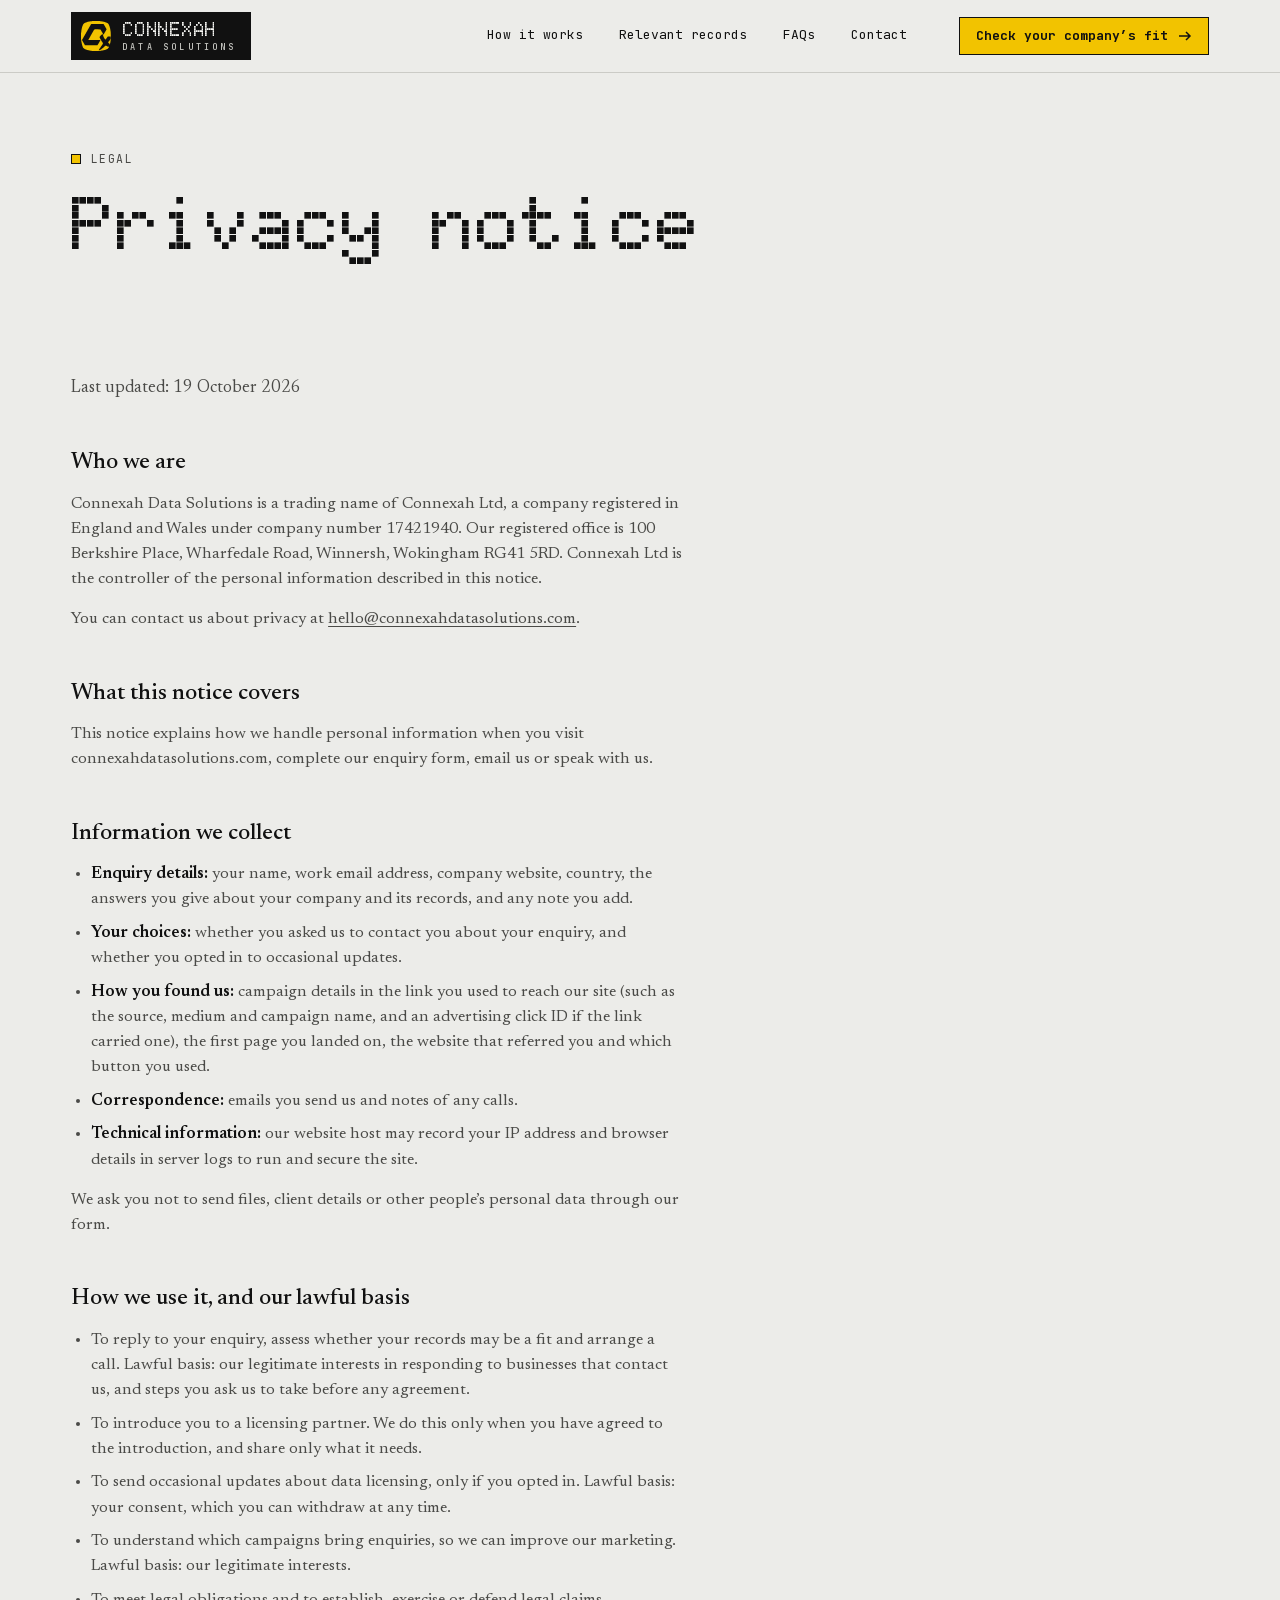
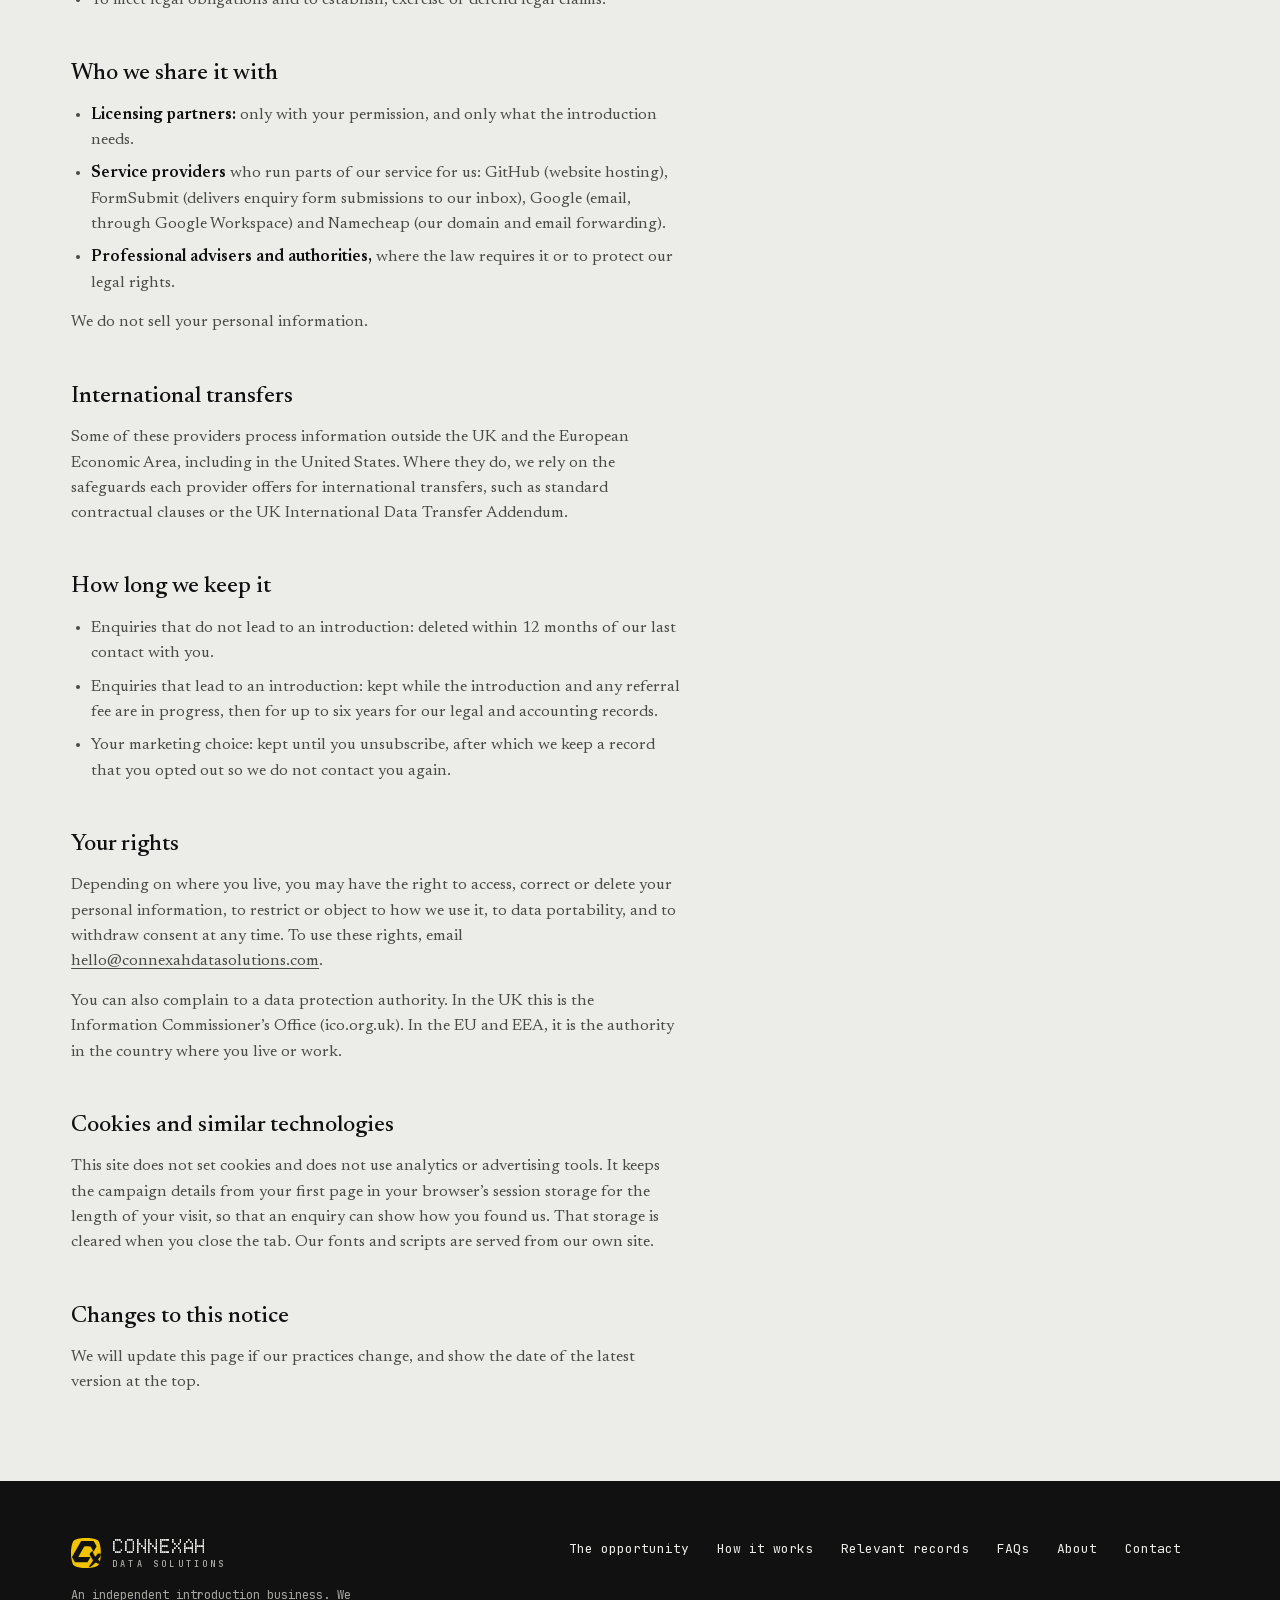
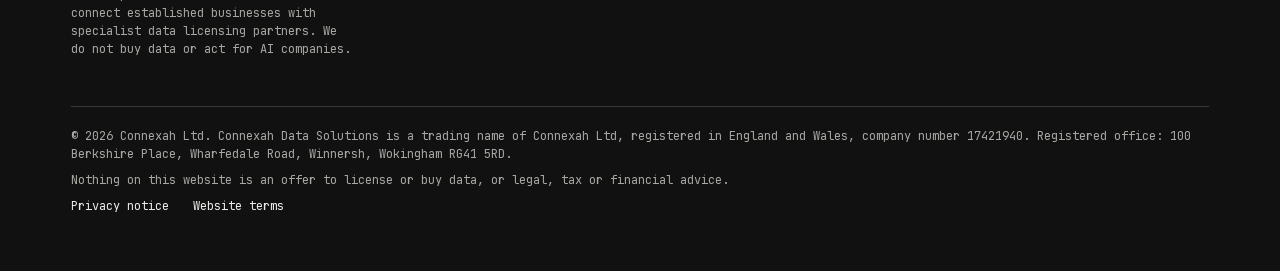
==== privacy/index.html @ 015b135a "Launch connexahdatasolutions.com (Direction B)" ====
<!doctype html>
<html lang="en-GB" data-direction="b" data-page="privacy">
<head>
<meta charset="utf-8">
<meta name="viewport" content="width=device-width, initial-scale=1, viewport-fit=cover">
<title>Privacy notice | Connexah Data Solutions</title>
<meta name="description" content="How Connexah Data Solutions handles personal information from website visitors and enquiries.">

<link rel="canonical" href="https://connexahdatasolutions.com/privacy/">
<meta property="og:type" content="website">
<meta property="og:site_name" content="Connexah Data Solutions">
<meta property="og:title" content="Privacy notice">
<meta property="og:description" content="How Connexah Data Solutions handles personal information from website visitors and enquiries.">
<meta property="og:url" content="https://connexahdatasolutions.com/privacy/">
<meta property="og:image" content="https://connexahdatasolutions.com/assets/og-image.png">
<meta property="og:image:width" content="1200">
<meta property="og:image:height" content="630">
<meta property="og:image:alt" content="Connexah Data Solutions: your business records could become a new source of revenue.">
<meta property="og:locale" content="en_GB">
<meta name="twitter:card" content="summary_large_image">
<meta name="theme-color" content="#ECECE9">
<link rel="icon" href="../assets/favicon.svg" type="image/svg+xml">
<link rel="icon" href="../assets/favicon-32.png" sizes="32x32" type="image/png">
<link rel="apple-touch-icon" href="../apple-touch-icon.png">
<link rel="stylesheet" href="../assets/fonts/fonts.css">
<link rel="stylesheet" href="../assets/site.css">

<script>try{if(matchMedia('(prefers-reduced-motion: no-preference)').matches&&'IntersectionObserver' in window){var d=document.documentElement;d.classList.add('cx-motion');setTimeout(function(){if(d.classList.contains('cx-motion')){d.classList.remove('cx-motion');d.setAttribute('data-cx-late','1')}},3000)}}catch(e){}</script>
</head>
<body>
<svg width="0" height="0" style="position:absolute" aria-hidden="true" focusable="false"><defs><symbol id="cx-squircle" viewBox="0 0 208 208"><path fill-rule="evenodd" d="M74.2,207.5C74.0,207.3 73.6,207.0 73.2,206.9C72.3,206.6 66.1,205.8 64.8,205.8C64.0,205.8 63.2,205.7 62.2,205.3C61.2,205.0 59.6,204.7 57.4,204.4C55.1,204.1 53.4,203.8 51.8,203.3C50.6,202.9 49.0,202.6 48.3,202.5C45.5,202.1 44.5,201.8 43.3,201.3C42.6,200.9 41.4,200.5 40.5,200.3C39.7,200.1 38.5,199.7 37.8,199.4C37.2,199.1 35.9,198.6 34.9,198.4C33.8,198.2 32.8,197.8 32.4,197.6C32.1,197.3 31.0,196.9 30.1,196.6C29.2,196.3 28.0,195.7 27.4,195.4C26.8,195.1 26.0,194.8 25.6,194.6C23.9,194.1 18.4,189.8 17.1,187.8C16.8,187.4 16.4,186.8 16.1,186.5C15.8,186.1 15.3,185.4 15.0,184.8C14.7,184.2 14.3,183.5 14.1,183.1C13.8,182.8 13.5,181.9 13.2,181.2C13.0,180.5 12.6,179.6 12.3,179.2C12.1,178.7 11.7,177.8 11.5,177.0C11.3,176.2 10.9,175.1 10.5,174.4C10.1,173.7 9.7,172.6 9.5,171.6C9.3,170.7 8.9,169.3 8.6,168.6C8.3,167.9 7.9,167.0 7.8,166.5C7.3,163.7 6.9,162.3 6.6,161.3C6.3,160.6 6.0,159.1 5.8,158.0C5.7,156.9 5.3,155.3 5.0,154.5C4.5,152.9 4.3,151.8 4.1,149.4C4.0,148.6 3.8,147.1 3.5,146.1C3.2,145.1 2.9,143.7 2.7,143.0C2.4,142.1 2.3,140.7 2.2,137.8C1.9,132.6 1.3,129.1 0.3,128.2L0.0,127.9L0.0,105.1L0.0,82.3L0.4,81.8C0.9,81.1 1.3,79.8 1.3,78.9C1.3,78.5 1.5,77.0 1.7,75.7C1.8,74.4 2.1,71.9 2.2,70.2C2.2,68.6 2.4,66.8 2.6,66.2C3.3,63.4 3.7,61.0 3.9,59.1C4.1,57.9 4.4,56.2 4.6,55.4C5.4,52.6 5.7,51.6 5.8,50.1C6.0,49.3 6.3,47.8 6.6,46.8C6.9,45.9 7.3,44.3 7.5,43.4C7.7,42.5 8.2,41.1 8.5,40.3C9.0,39.2 9.3,38.2 9.5,37.1C9.7,35.6 9.9,35.2 10.5,34.2C10.8,33.6 11.3,32.5 11.5,31.8C11.7,31.0 12.2,29.9 12.5,29.2C12.9,28.5 13.2,27.5 13.3,27.0C13.4,26.5 13.7,25.8 13.9,25.4C14.1,25.1 14.5,24.4 14.8,23.9C16.6,20.7 20.4,16.9 23.2,15.3C23.7,15.0 24.4,14.6 24.9,14.2C25.3,13.9 26.1,13.5 26.6,13.4C27.2,13.3 28.0,12.9 28.4,12.6C29.4,12.0 30.0,11.7 31.1,11.5C31.5,11.4 32.5,11.0 33.2,10.7C34.0,10.3 35.2,9.8 36.0,9.6C36.8,9.4 37.9,9.1 38.4,8.8C38.9,8.5 40.2,8.1 41.2,7.9C42.2,7.7 43.6,7.3 44.3,7.0C45.7,6.4 47.6,5.9 49.3,5.7C50.0,5.6 51.2,5.3 52.0,5.0C53.0,4.6 54.3,4.4 56.7,4.1C60.7,3.6 60.7,3.6 62.6,3.1C63.9,2.7 66.1,2.4 69.2,2.1C74.8,1.5 77.1,1.0 77.6,0.2C77.7,0.1 86.4,0.0 104.2,0.0L130.6,0.0L130.8,0.3C131.5,1.1 134.0,1.7 137.7,2.0C141.1,2.2 142.6,2.4 144.3,2.9C146.4,3.5 146.9,3.6 149.7,3.9C152.3,4.2 152.8,4.3 155.3,5.1C156.1,5.3 157.4,5.6 158.2,5.8C160.1,6.1 160.9,6.3 162.3,6.9C162.8,7.1 164.2,7.5 165.3,7.7C166.5,8.0 167.8,8.4 168.5,8.7C169.2,9.0 170.5,9.5 171.4,9.7C172.2,9.9 173.5,10.3 174.1,10.6C174.8,10.9 175.9,11.3 176.5,11.5C177.2,11.7 178.1,12.1 178.6,12.5C179.0,12.8 180.1,13.3 180.9,13.6C181.7,13.9 182.6,14.3 182.9,14.6C183.3,14.9 183.9,15.3 184.3,15.5C184.7,15.7 185.2,16.0 185.5,16.3C185.8,16.6 186.5,17.1 187.0,17.4C188.3,18.2 190.5,20.5 191.1,21.8C191.4,22.3 191.9,23.2 192.3,23.7C192.6,24.1 192.8,24.6 192.8,24.8C192.8,24.9 193.2,25.8 193.7,26.7C194.2,27.6 194.8,28.9 194.9,29.5C195.1,30.1 195.4,30.9 195.6,31.3C195.8,31.7 196.2,33.0 196.6,34.1C196.9,35.2 197.5,36.6 197.8,37.2C198.1,37.9 198.5,39.1 198.7,40.0C198.8,40.9 199.3,42.2 199.6,42.9C200.1,43.9 200.3,44.6 200.5,46.0C200.6,47.1 201.0,48.8 201.3,49.8C202.0,52.0 202.0,52.3 202.5,55.8C202.7,57.4 203.0,58.9 203.4,60.0C203.9,61.5 204.0,62.2 204.2,65.0C204.5,68.6 204.8,70.3 205.4,72.6C206.0,74.7 206.4,84.1 206.6,98.1L206.7,106.8L206.4,107.4C206.2,107.8 205.9,108.2 205.2,108.5C203.7,109.4 203.8,109.0 203.7,116.0C203.6,123.5 203.7,123.8 204.8,124.8C205.3,125.3 205.7,125.8 205.8,126.2C206.2,127.5 205.8,135.2 205.2,137.0C204.9,137.8 204.7,139.2 204.5,141.8C204.2,145.4 203.9,147.2 202.9,150.5C202.7,151.3 202.4,152.5 202.3,153.2C201.7,157.9 201.3,158.5 198.8,158.8C197.4,158.9 197.1,159.2 196.7,161.2C196.5,162.0 196.1,163.3 195.8,164.0C195.5,164.7 195.0,166.0 194.8,166.8C194.6,167.7 194.2,169.0 193.9,169.7C193.6,170.4 193.1,171.8 192.9,172.7C192.7,173.6 192.3,174.8 192.0,175.5C191.0,177.9 191.1,178.8 192.7,179.6C193.9,180.2 194.0,180.5 193.3,182.3C192.8,183.7 192.6,184.2 191.3,186.2C190.0,188.4 186.6,191.8 185.0,192.6C184.5,192.8 183.9,193.3 183.4,193.6C183.0,194.0 182.3,194.4 181.9,194.6C181.4,194.7 180.5,195.1 179.8,195.5C179.0,195.9 177.9,196.3 177.2,196.5C176.5,196.7 175.7,197.0 175.3,197.2C174.2,198.0 173.7,198.2 172.1,198.5C171.2,198.7 169.8,199.1 169.0,199.5C168.2,199.8 167.0,200.3 166.2,200.4C165.5,200.6 164.3,201.0 163.5,201.3C162.7,201.6 161.0,202.0 159.7,202.2C158.5,202.5 156.7,202.9 155.9,203.2C154.2,203.8 152.9,204.0 149.9,204.5C148.6,204.7 146.9,205.0 146.0,205.2C144.2,205.7 142.6,205.9 139.2,206.2C135.8,206.4 132.5,207.3 132.5,207.9C132.5,207.9 119.7,208.0 103.5,208.0L74.6,208.0L74.2,207.5Z"/></symbol><symbol id="cx-glyph" viewBox="0 0 208 208"><path fill-rule="evenodd" d="M123.4,203.6C122.7,202.9 122.9,201.8 124.0,200.6C124.5,200.0 124.9,199.4 124.9,199.2C125.0,198.9 125.3,198.4 125.5,198.0C125.8,197.6 126.0,197.1 126.0,197.0C126.0,196.9 126.2,196.4 126.5,196.0C126.7,195.6 127.0,195.1 127.1,194.8C127.1,194.6 127.8,193.8 128.5,193.0C129.4,192.1 129.9,191.4 130.0,191.0C130.1,190.7 130.5,190.0 131.0,189.5C131.5,189.0 131.9,188.3 132.0,188.0C132.1,187.7 132.5,187.0 133.0,186.5C133.5,186.0 133.9,185.3 134.0,185.0C134.1,184.7 134.5,184.0 135.0,183.5C135.5,183.0 135.9,182.4 135.9,182.2C136.0,181.9 136.3,181.4 136.5,181.0C136.8,180.6 137.0,180.1 137.0,180.0C137.0,179.9 137.2,179.4 137.5,179.0C137.7,178.6 138.0,178.1 138.1,177.8C138.1,177.6 138.5,177.0 139.0,176.5C139.5,176.0 139.9,175.3 140.0,175.0C140.1,174.6 140.6,173.9 141.5,173.0C142.4,172.1 142.9,171.4 143.0,171.0C143.1,170.6 143.6,169.9 144.5,169.0C145.4,168.0 145.9,167.4 146.0,167.0C146.1,166.6 146.5,166.0 147.2,165.3C148.8,163.8 149.0,163.4 149.0,162.5C149.0,161.7 149.1,161.5 150.5,160.0C150.7,159.8 150.9,159.3 151.0,159.0C151.1,158.8 151.3,158.3 151.5,158.0C152.1,157.2 152.1,154.8 151.5,154.0C151.3,153.7 151.1,153.1 151.0,152.5C150.9,151.8 150.8,151.4 150.5,151.0C149.3,149.8 149.1,149.5 149.0,149.0C148.9,148.7 148.5,148.0 148.0,147.5C147.5,147.0 147.1,146.3 147.0,146.0C146.9,145.7 146.5,145.0 146.0,144.5C145.5,144.0 145.1,143.3 145.0,143.0C144.9,142.7 144.5,142.0 144.0,141.5C143.5,141.0 143.1,140.3 143.0,140.0C142.9,139.7 142.5,139.0 142.0,138.5C141.5,138.0 141.1,137.4 141.1,137.2C141.0,136.9 140.8,136.4 140.5,136.0C140.2,135.6 140.0,135.1 139.9,134.8C139.9,134.6 139.7,134.2 139.5,134.0C138.1,132.5 138.0,132.3 138.0,131.5C138.0,130.7 137.9,130.5 136.5,129.0C136.3,128.8 136.1,128.4 136.1,128.2C136.0,127.9 135.7,127.4 135.5,127.0C135.2,126.6 135.0,126.1 135.0,126.0C135.0,125.9 134.8,125.4 134.5,125.0C134.3,124.6 134.0,124.1 133.9,123.8C133.9,123.4 133.7,123.2 132.5,122.0C132.2,121.6 132.1,121.2 132.0,120.5C131.9,119.9 131.7,119.3 131.4,118.9C131.2,118.5 131.0,118.1 131.0,118.0C131.0,117.9 130.8,117.5 130.6,117.1C130.3,116.7 130.1,116.1 130.0,115.5C129.9,114.9 129.7,114.3 129.5,114.0C129.1,113.4 128.8,110.3 129.1,108.9C129.2,108.0 143.9,93.4 145.0,93.0C145.4,92.9 146.1,92.4 146.9,91.6C148.2,90.3 148.6,90.2 149.0,91.2C149.2,91.5 149.6,92.1 150.1,92.6C150.5,93.0 150.9,93.7 151.0,94.0C151.1,94.2 151.3,94.7 151.5,95.0C151.7,95.3 151.9,95.9 152.0,96.5C152.1,97.1 152.3,97.7 152.5,98.0C152.7,98.3 152.9,98.9 153.0,99.5C153.1,100.1 153.3,100.7 153.5,101.0C153.7,101.3 153.9,101.9 154.0,102.5C154.1,103.1 154.3,103.7 154.5,104.0C154.7,104.3 154.9,104.9 155.0,105.5C155.1,106.1 155.3,106.7 155.6,107.1C155.8,107.5 156.0,107.9 156.0,108.0C156.0,108.1 156.2,108.5 156.4,108.9C156.7,109.3 156.9,109.9 157.0,110.5C157.1,111.1 157.3,111.7 157.6,112.1C157.8,112.5 158.0,112.9 158.0,113.0C158.0,113.1 158.2,113.6 158.5,114.0C158.7,114.4 159.0,114.9 159.1,115.2C159.1,115.4 159.3,115.8 159.5,116.0C160.9,117.5 161.0,117.7 161.0,118.5C161.0,119.3 161.1,119.5 162.5,121.0C162.7,121.2 162.9,121.7 163.0,122.0C163.1,122.3 163.5,123.0 164.0,123.5C164.5,124.0 164.9,124.7 165.0,125.0C165.2,125.8 168.0,128.6 168.6,128.8C169.3,129.0 169.8,128.7 171.8,126.7C173.4,125.1 173.9,124.6 174.0,124.0C174.1,123.6 174.6,123.0 175.5,122.0C176.4,121.1 176.9,120.4 177.0,120.0C177.1,119.6 177.6,118.9 178.5,118.0C179.2,117.2 179.9,116.4 179.9,116.2C180.0,115.9 180.2,115.4 180.5,115.0C180.8,114.6 181.0,114.0 181.1,113.8C181.1,113.5 182.0,112.5 183.3,111.2C186.3,108.2 186.3,108.2 187.5,108.0C188.1,107.9 188.7,107.7 189.0,107.5L189.6,107.1L193.5,107.1L197.4,107.1L198.0,107.5C198.5,107.9 198.8,107.9 200.4,108.0C202.4,108.1 202.6,108.2 203.4,109.2L203.7,109.7L203.7,116.0C203.7,119.6 203.7,122.6 203.8,123.1C204.0,124.2 203.8,126.1 203.3,127.0C203.2,127.3 203.0,127.8 202.9,128.1C202.9,128.3 202.4,129.0 202.0,129.5C201.5,130.0 201.1,130.7 201.0,131.0C200.8,131.5 200.2,132.2 199.0,133.5C197.6,134.9 197.1,135.5 197.0,136.0C196.9,136.5 196.4,137.1 195.0,138.5C193.7,139.8 193.1,140.5 193.0,141.0C192.9,141.3 192.5,142.0 192.0,142.5C191.5,143.0 191.1,143.7 191.0,144.0C190.9,144.3 190.5,145.0 190.1,145.4C189.1,146.5 189.0,146.7 189.0,149.0C189.0,151.3 189.1,151.6 190.1,152.0C190.5,152.2 191.5,153.1 192.5,154.0C194.3,155.8 194.7,156.0 195.5,156.0C197.2,156.0 198.1,157.5 197.3,159.2C197.1,159.6 196.8,160.5 196.7,161.3C196.5,162.1 196.1,163.3 195.8,164.0C195.5,164.7 195.0,166.0 194.8,166.8C194.6,167.7 194.2,169.0 193.9,169.7C193.6,170.4 193.2,171.6 193.0,172.4C192.8,173.1 192.4,174.4 192.1,175.2C191.8,176.1 191.4,177.1 191.3,177.5C191.0,178.8 190.1,179.2 189.0,178.5C188.7,178.3 188.0,178.1 187.5,178.0C186.9,177.9 186.3,177.7 186.0,177.5C185.8,177.4 185.3,177.1 185.0,177.0C184.7,176.9 184.2,176.6 184.0,176.5C183.7,176.3 183.0,176.1 182.5,176.0C181.6,175.9 181.4,175.7 180.5,175.0C180.0,174.6 179.3,174.1 179.0,174.0C178.7,173.9 178.0,173.4 177.4,172.9L176.5,172.1L175.0,172.0C173.8,171.9 173.4,171.8 173.0,171.5C172.2,170.9 170.3,170.8 169.5,171.3C169.2,171.4 168.6,171.7 168.1,171.9C167.6,172.2 167.2,172.5 167.0,173.0C166.8,173.4 166.4,173.8 166.0,174.0C165.6,174.2 165.2,174.6 165.0,175.0C164.7,175.5 164.4,175.8 163.9,176.0C162.9,176.5 159.4,179.9 159.0,180.9C158.7,181.5 158.5,181.7 157.9,182.0C157.5,182.2 156.4,183.1 154.9,184.6C153.3,186.1 152.5,186.8 152.0,187.0C151.6,187.1 150.8,187.8 149.5,189.0C148.2,190.2 147.4,190.9 147.0,191.0C146.6,191.1 145.8,191.8 144.5,193.0C143.3,194.2 142.4,194.9 142.0,195.0C141.6,195.1 140.8,195.7 140.0,196.5C139.3,197.2 138.4,197.9 138.0,198.0C137.7,198.1 137.2,198.3 137.0,198.5C136.8,198.6 136.3,198.9 136.0,199.0C135.7,199.1 135.2,199.4 135.0,199.5C134.8,199.7 134.3,199.9 134.0,200.0C133.7,200.1 133.0,200.5 132.5,201.0C131.6,201.7 131.4,201.9 130.5,202.0C129.9,202.1 129.3,202.3 129.0,202.5C128.7,202.7 128.1,202.9 127.5,203.0C126.9,203.1 126.3,203.3 126.0,203.5C125.1,204.1 124.0,204.1 123.4,203.6ZM28.6,168.8C28.0,168.6 26.2,166.7 26.1,166.2C26.0,166.0 25.7,165.4 25.5,165.0C25.2,164.6 25.0,164.1 25.0,164.0C25.0,163.9 24.8,163.4 24.5,163.0C24.3,162.6 24.0,162.1 23.9,161.8C23.9,161.6 23.5,161.0 23.0,160.5C22.5,160.0 22.1,159.4 22.1,159.2C22.0,158.9 21.8,158.4 21.5,158.0C21.2,157.6 21.0,157.1 20.9,156.8C20.9,156.6 20.5,156.0 20.0,155.5C19.5,155.0 19.1,154.4 19.1,154.2C19.0,153.9 18.7,153.4 18.5,153.0C18.2,152.6 18.0,152.1 18.0,152.0C18.0,151.9 17.8,151.4 17.5,151.0C17.3,150.6 17.0,150.1 16.9,149.8C16.9,149.6 16.5,149.0 16.0,148.5C15.5,148.0 15.1,147.4 15.1,147.2C15.0,146.9 14.7,146.4 14.5,146.0C14.2,145.6 14.0,145.1 14.0,145.0C14.0,144.9 13.8,144.4 13.5,144.0C13.3,143.6 13.0,143.1 12.9,142.8C12.9,142.6 12.5,142.0 12.0,141.5C11.5,141.0 11.1,140.4 11.1,140.2C11.0,139.9 10.7,139.4 10.5,139.0C10.2,138.6 10.0,138.1 10.0,138.0C10.0,137.9 9.8,137.4 9.5,137.0C9.2,136.6 9.0,136.1 9.0,136.0C9.0,135.9 8.8,135.5 8.6,135.2C8.4,134.8 8.1,134.3 8.0,134.0C7.9,133.7 7.7,133.2 7.5,133.0C7.2,132.5 7.1,132.2 7.1,131.5L7.1,130.6L8.0,129.6C8.4,129.0 8.9,128.3 9.0,128.0C9.1,127.7 9.5,127.0 10.0,126.5C10.5,126.0 10.9,125.4 10.9,125.2C11.0,124.9 11.3,124.4 11.5,124.0C11.8,123.6 12.0,123.1 12.0,123.0C12.0,122.9 12.2,122.4 12.5,122.0C12.7,121.6 13.0,121.1 13.1,120.8C13.1,120.6 13.3,120.2 13.5,120.0C14.9,118.5 15.0,118.3 15.0,117.5C15.0,116.7 15.1,116.5 16.5,115.0C16.7,114.8 16.9,114.3 17.0,114.0C17.1,113.7 17.5,113.0 18.0,112.5C18.5,112.0 18.9,111.4 18.9,111.2C19.0,110.9 19.3,110.4 19.5,110.0C19.8,109.6 20.0,109.1 20.0,109.0C20.0,108.9 20.2,108.4 20.5,108.0C20.8,107.6 21.0,107.1 21.0,107.0C21.0,106.9 21.2,106.4 21.5,106.0C21.7,105.6 22.0,105.1 22.1,104.8C22.1,104.6 22.5,104.0 23.0,103.5C23.5,103.0 23.9,102.4 23.9,102.2C24.0,101.9 24.2,101.4 24.5,101.0C24.8,100.6 25.0,100.1 25.1,99.8C25.1,99.6 25.5,99.0 26.0,98.5C26.5,98.0 26.9,97.4 26.9,97.2C27.0,96.9 27.3,96.4 27.5,96.0C27.8,95.6 28.0,95.1 28.0,95.0C28.0,94.9 28.2,94.4 28.5,94.0C28.8,93.6 29.0,93.1 29.0,93.0C29.0,92.9 29.2,92.4 29.5,92.0C29.7,91.6 30.0,91.1 30.1,90.8C30.1,90.6 30.5,90.0 31.0,89.5C31.5,89.0 31.9,88.3 32.0,88.0C32.1,87.7 32.3,87.2 32.5,87.0C33.9,85.5 34.0,85.3 34.0,84.5C34.0,83.7 34.1,83.5 35.5,82.0C35.7,81.8 35.9,81.4 35.9,81.2C36.0,80.9 36.3,80.4 36.5,80.0C36.8,79.6 37.0,79.1 37.0,79.0C37.0,78.9 37.2,78.4 37.5,78.0C37.7,77.6 38.0,77.1 38.1,76.8C38.1,76.6 38.5,76.0 39.0,75.5C39.5,75.0 39.9,74.4 39.9,74.2C40.0,73.9 40.2,73.4 40.5,73.0C40.8,72.6 41.0,72.1 41.1,71.8C41.1,71.6 41.5,71.0 42.0,70.5C42.5,70.0 42.9,69.4 42.9,69.2C43.0,68.9 43.3,68.4 43.5,68.0C43.8,67.6 44.0,67.1 44.0,67.0C44.0,66.9 44.2,66.4 44.5,66.0C44.8,65.6 45.0,65.1 45.0,65.0C45.0,64.9 45.2,64.4 45.5,64.0C45.7,63.6 46.0,63.1 46.1,62.8C46.1,62.6 46.5,62.0 47.0,61.5C47.5,61.0 47.9,60.4 47.9,60.2C48.0,59.9 48.2,59.4 48.5,59.0C48.8,58.6 49.0,58.1 49.1,57.8C49.1,57.6 49.5,57.0 50.0,56.5C50.5,56.0 50.9,55.4 50.9,55.2C51.0,54.9 51.3,54.4 51.5,54.0C51.8,53.6 52.0,53.1 52.0,53.0C52.0,52.9 52.2,52.4 52.5,52.0C52.7,51.6 53.0,51.1 53.1,50.8C53.1,50.6 53.5,50.0 54.0,49.5C54.5,49.0 54.9,48.4 54.9,48.2C55.0,47.9 55.3,47.4 55.5,47.0C55.8,46.6 56.0,46.1 56.0,46.0C56.0,45.9 56.2,45.4 56.5,45.0C56.8,44.6 57.0,44.1 57.0,44.0C57.0,43.9 57.2,43.4 57.5,43.0C57.7,42.6 58.0,42.1 58.1,41.8C58.1,41.6 58.5,41.0 59.0,40.5C59.5,40.0 59.9,39.3 60.0,39.0C60.1,38.7 60.5,38.0 61.0,37.5C61.5,37.0 61.9,36.4 61.9,36.2C62.0,35.9 62.3,35.4 62.5,35.0C62.8,34.6 63.0,34.1 63.0,34.0C63.0,33.9 63.2,33.4 63.5,33.0C63.7,32.6 64.0,32.1 64.1,31.8C64.1,31.6 64.5,31.0 65.0,30.5C65.5,30.0 65.9,29.4 65.9,29.2C66.0,28.9 66.3,28.4 66.5,28.0C66.8,27.6 67.0,27.1 67.0,27.0C67.0,26.9 67.2,26.4 67.5,26.0C67.8,25.6 68.0,25.1 68.0,25.0C68.0,24.9 68.2,24.4 68.5,24.0C68.7,23.6 69.0,23.0 69.1,22.8C69.2,22.3 71.0,20.4 71.6,20.2C72.2,19.9 154.8,19.9 155.4,20.2C156.0,20.4 157.8,22.3 157.9,22.8C158.0,23.0 158.3,23.6 158.5,24.0C158.8,24.4 159.0,24.9 159.0,25.0C159.0,25.1 159.2,25.6 159.5,26.0C159.8,26.4 160.0,26.9 160.0,27.0C160.0,27.1 160.2,27.6 160.5,28.0C160.7,28.4 161.0,28.9 161.1,29.2C161.1,29.4 161.5,30.0 162.0,30.5C162.5,31.0 162.9,31.7 163.0,32.0C163.1,32.3 163.5,33.0 164.0,33.5C164.5,34.0 164.9,34.6 164.9,34.8C165.0,35.1 165.3,35.6 165.5,36.0C165.8,36.4 166.0,36.9 166.0,37.0C166.0,37.1 166.2,37.6 166.5,38.0C166.7,38.4 167.0,38.9 167.1,39.2C167.1,39.4 167.5,40.0 168.0,40.5C168.5,41.0 168.9,41.7 169.0,42.0C169.1,42.3 169.3,42.8 169.5,43.0C170.9,44.5 171.0,44.7 171.0,45.5C171.0,46.3 171.1,46.5 172.5,48.0C172.7,48.2 172.9,48.6 172.9,48.8C173.0,49.1 173.3,49.6 173.5,50.0C173.8,50.4 174.0,50.9 174.0,51.0C174.0,51.1 174.2,51.6 174.5,52.0C174.8,52.4 175.0,52.9 175.0,53.0C175.0,53.1 175.2,53.6 175.5,54.0C175.7,54.4 176.0,54.9 176.1,55.2C176.1,55.4 176.5,56.0 177.0,56.6C178.2,57.8 178.2,58.2 177.0,59.4C176.5,60.0 176.1,60.7 176.0,61.0C175.9,61.3 175.5,62.0 175.0,62.5C174.5,63.0 174.1,63.6 174.1,63.8C174.0,64.1 173.7,64.6 173.5,65.0C173.2,65.4 173.0,65.9 173.0,66.0C173.0,66.1 172.8,66.6 172.5,67.0C172.3,67.4 172.0,67.9 171.9,68.2C171.9,68.4 171.5,69.0 171.0,69.5C170.5,70.0 170.1,70.6 170.1,70.8C170.0,71.1 169.7,71.6 169.5,72.0C169.2,72.4 169.0,72.9 169.0,73.0C169.0,73.1 168.8,73.6 168.5,74.0C168.2,74.4 168.0,74.9 168.0,75.0C168.0,75.1 167.8,75.6 167.5,76.0C167.3,76.4 167.0,76.9 166.9,77.2C166.9,77.4 166.5,78.0 166.0,78.5C165.5,79.0 165.1,79.7 165.0,80.0C164.9,80.3 164.5,81.0 164.0,81.5C163.5,82.0 163.1,82.6 163.1,82.8C163.0,83.1 162.7,83.6 162.5,84.0C162.2,84.4 162.0,84.9 162.0,85.0C162.0,85.1 161.8,85.6 161.5,86.0C161.2,86.4 161.0,86.9 161.0,87.0C161.0,87.1 160.8,87.6 160.5,88.0C160.2,88.4 160.0,88.9 160.0,89.0C160.0,89.1 159.8,89.6 159.5,90.0C159.2,90.4 159.0,90.9 159.0,91.0C159.0,91.7 156.8,93.8 156.0,93.8C155.4,93.8 154.2,92.8 154.1,92.2C154.0,91.9 153.8,91.4 153.5,91.0C153.2,90.6 153.0,90.1 152.9,89.8C152.9,89.6 152.5,89.0 152.0,88.5C151.5,88.0 151.1,87.4 151.1,87.2C151.0,86.9 150.7,86.4 150.5,86.0C150.2,85.6 150.0,85.1 150.0,85.0C150.0,84.9 149.8,84.4 149.5,84.0C149.2,83.6 149.0,83.1 149.0,83.0C149.0,82.9 148.8,82.4 148.5,82.0C148.2,81.6 148.0,81.1 148.0,81.0C148.0,80.9 147.8,80.4 147.5,80.0C147.3,79.6 147.0,79.1 146.9,78.8C146.9,78.6 146.5,78.0 146.0,77.5C145.5,77.0 145.1,76.3 145.0,76.0C144.9,75.7 144.5,75.0 144.0,74.5C143.5,74.0 143.1,73.4 143.1,73.2C143.0,72.9 142.7,72.4 142.5,72.0C142.2,71.6 142.0,71.1 142.0,71.0C142.0,70.9 141.8,70.4 141.5,70.0C141.2,69.6 141.0,69.1 141.0,69.0C141.0,68.9 140.8,68.4 140.5,68.0C140.3,67.6 140.0,67.1 139.9,66.8C139.9,66.6 139.5,66.0 139.0,65.5C138.5,65.0 138.1,64.3 138.0,64.0C137.9,63.7 137.7,63.2 137.5,63.0C136.1,61.5 136.0,61.3 136.0,60.5L136.0,59.6L135.3,58.9L134.5,58.1L114.5,58.0C103.4,58.0 94.2,58.0 93.9,58.1C93.1,58.2 91.2,60.1 91.0,60.9C90.9,61.3 90.5,62.0 90.0,62.5C89.5,63.0 89.1,63.7 89.0,64.0C88.9,64.3 88.5,65.0 88.0,65.5C87.5,66.0 87.1,66.6 87.1,66.8C87.0,67.1 86.7,67.6 86.5,68.0C86.2,68.4 86.0,68.9 86.0,69.0C86.0,69.1 85.8,69.6 85.5,70.0C85.2,70.4 85.0,70.9 85.0,71.0C85.0,71.1 84.8,71.6 84.5,72.0C84.3,72.4 84.0,72.9 83.9,73.2C83.9,73.4 83.5,74.0 83.0,74.5C82.5,75.0 82.1,75.6 82.1,75.8C82.0,76.1 81.7,76.6 81.5,77.0C81.2,77.4 81.0,77.9 81.0,78.0C81.0,78.1 80.8,78.6 80.5,79.0C80.3,79.4 80.0,79.9 79.9,80.2C79.9,80.4 79.5,81.0 79.0,81.5C78.5,82.0 78.1,82.6 78.1,82.8C78.0,83.1 77.7,83.6 77.5,84.0C77.2,84.4 77.0,84.9 77.0,85.0C77.0,85.1 76.8,85.6 76.5,86.0C76.3,86.4 76.0,86.9 75.9,87.2C75.9,87.4 75.5,88.0 75.0,88.5C74.5,89.0 74.1,89.6 74.1,89.8C74.0,90.1 73.7,90.6 73.5,91.0C73.2,91.4 73.0,91.9 73.0,92.0C73.0,92.1 72.8,92.6 72.5,93.0C72.3,93.4 72.0,93.9 71.9,94.2C71.9,94.4 71.5,95.0 71.0,95.5C70.5,96.0 70.1,96.6 70.1,96.8C70.0,97.1 69.7,97.6 69.5,98.0C69.2,98.4 69.0,98.9 69.0,99.0C69.0,99.1 68.8,99.6 68.5,100.0C68.3,100.4 68.0,100.9 67.9,101.2C67.9,101.4 67.5,102.0 67.0,102.5C66.5,103.0 66.1,103.6 66.1,103.8C66.0,104.1 65.8,104.6 65.5,105.0C65.2,105.4 65.0,105.9 64.9,106.2C64.9,106.4 64.7,106.8 64.5,107.0C63.1,108.5 63.0,108.7 63.0,109.5C63.0,110.3 62.9,110.5 61.5,112.0C61.3,112.2 61.1,112.7 61.0,113.0C60.9,113.3 60.7,113.8 60.5,114.0C59.1,115.5 59.0,115.7 59.0,116.5C59.0,117.3 58.9,117.5 57.5,119.0C57.3,119.2 57.1,119.7 57.0,120.0C56.9,120.3 56.7,120.8 56.5,121.0C55.1,122.5 55.0,122.7 55.0,123.5C55.0,124.3 54.9,124.5 53.5,126.0C53.3,126.2 53.1,126.7 53.0,127.0C52.9,127.3 52.5,128.0 52.0,128.6C50.7,129.9 50.9,130.9 52.5,131.8C52.9,132.0 58.9,132.0 93.1,132.0L133.2,132.0L133.6,132.4C134.2,133.0 134.1,134.1 133.4,135.1C133.2,135.4 133.0,135.9 133.0,136.0C133.0,136.1 132.8,136.6 132.5,137.0C132.2,137.4 132.0,137.9 132.0,138.0C132.0,138.1 131.8,138.6 131.5,139.0C131.3,139.4 131.0,139.9 130.9,140.2C130.9,140.4 130.5,141.0 130.0,141.5C129.5,142.0 129.1,142.6 129.1,142.8C129.0,143.1 128.7,143.6 128.5,144.0C128.2,144.4 128.0,144.9 128.0,145.0C128.0,145.1 127.8,145.6 127.5,146.0C127.3,146.4 127.0,146.9 126.9,147.2C126.9,147.4 126.5,148.0 126.0,148.5C125.5,149.0 125.1,149.7 125.0,150.0C124.9,150.3 124.7,150.8 124.5,151.0C123.1,152.5 123.0,152.7 123.0,153.5C123.0,154.3 122.9,154.5 121.5,156.0C121.3,156.2 121.1,156.7 121.0,157.0C120.9,157.3 120.5,158.0 120.0,158.5C119.5,159.0 119.1,159.6 119.1,159.8C119.0,160.1 118.7,160.6 118.5,161.0C118.2,161.4 118.0,161.9 118.0,162.0C118.0,162.1 117.8,162.6 117.5,163.0C117.3,163.4 117.0,163.9 116.9,164.2C116.9,164.4 116.5,165.0 116.0,165.5C115.5,166.0 115.1,166.7 115.0,167.0C114.9,167.3 114.5,167.9 114.2,168.3L113.5,168.9L71.2,168.9C47.9,169.0 28.8,168.9 28.6,168.8Z"/></symbol></defs></svg>
<a class="skip" href="#main">Skip to main content</a>

<header class="site-header" id="top">
  <div class="wrap site-header__in">
    <a class="brand" href="../" aria-label="Connexah Data Solutions home">
      <svg class="mark" viewBox="0 0 208 208" aria-hidden="true" focusable="false"><use href="#cx-squircle" class="mark__bg"></use><use href="#cx-glyph" class="mark__cx"></use></svg>
      <span class="brand__word" aria-hidden="true"><span class="brand__cx">CONNEXAH</span><span class="brand__ds">Data Solutions</span></span>
    </a>
    <button class="nav-toggle" type="button" aria-expanded="false" aria-controls="site-nav">
      <span class="nav-toggle__bars" aria-hidden="true"></span>
      <span class="nav-toggle__text">Menu</span>
    </button>
    <nav class="site-nav" id="site-nav" aria-label="Main">
      <ul class="site-nav__list">
        <li><a href="../#how-it-works">How it works</a></li>
        <li><a href="../#records">Relevant records</a></li>
        <li><a href="../#faqs">FAQs</a></li>
        <li><a href="../about/#contact">Contact</a></li>
      </ul>
      <a class="btn btn--primary btn--sm site-nav__cta" href="../fit-check/" data-cta="header">Check your company’s fit</a>
    </nav>
  </div>
</header>
<main id="main" class="page legal">
  <section class="page-hero" aria-labelledby="privacy-title">
    <div class="wrap page-hero__in">
      <p class="section__label">Legal</p>
      <h1 class="page-title" id="privacy-title">Privacy notice</h1>
    </div>
  </section>

  <section class="section section--tight">
    <div class="wrap legal__body prose">
      <p class="legal__meta">Last updated: 19 October 2026</p>

      <h2>Who we are</h2>
      <p>Connexah Data Solutions is a trading name of Connexah Ltd, a company registered in England and Wales under company number 17421940. Our registered office is 100 Berkshire Place, Wharfedale Road, Winnersh, Wokingham RG41 5RD. Connexah Ltd is the controller of the personal information described in this notice.</p>
      <p>You can contact us about privacy at <a href="mailto:hello@connexahdatasolutions.com">hello@connexahdatasolutions.com</a>.</p>

      <h2>What this notice covers</h2>
      <p>This notice explains how we handle personal information when you visit connexahdatasolutions.com, complete our enquiry form, email us or speak with us.</p>

      <h2>Information we collect</h2>
      <ul>
        <li><strong>Enquiry details:</strong> your name, work email address, company website, country, the answers you give about your company and its records, and any note you add.</li>
        <li><strong>Your choices:</strong> whether you asked us to contact you about your enquiry, and whether you opted in to occasional updates.</li>
        <li><strong>How you found us:</strong> campaign details in the link you used to reach our site (such as the source, medium and campaign name, and an advertising click ID if the link carried one), the first page you landed on, the website that referred you and which button you used.</li>
        <li><strong>Correspondence:</strong> emails you send us and notes of any calls.</li>
        <li><strong>Technical information:</strong> our website host may record your IP address and browser details in server logs to run and secure the site.</li>
      </ul>
      <p>We ask you not to send files, client details or other people’s personal data through our form.</p>

      <h2>How we use it, and our lawful basis</h2>
      <ul>
        <li>To reply to your enquiry, assess whether your records may be a fit and arrange a call. Lawful basis: our legitimate interests in responding to businesses that contact us, and steps you ask us to take before any agreement.</li>
        <li>To introduce you to a licensing partner. We do this only when you have agreed to the introduction, and share only what it needs.</li>
        <li>To send occasional updates about data licensing, only if you opted in. Lawful basis: your consent, which you can withdraw at any time.</li>
        <li>To understand which campaigns bring enquiries, so we can improve our marketing. Lawful basis: our legitimate interests.</li>
        <li>To meet legal obligations and to establish, exercise or defend legal claims.</li>
      </ul>

      <h2>Who we share it with</h2>
      <ul>
        <li><strong>Licensing partners:</strong> only with your permission, and only what the introduction needs.</li>
        <li><strong>Service providers</strong> who run parts of our service for us: GitHub (website hosting), FormSubmit (delivers enquiry form submissions to our inbox), Google (email, through Google Workspace) and Namecheap (our domain and email forwarding).</li>
        <li><strong>Professional advisers and authorities,</strong> where the law requires it or to protect our legal rights.</li>
      </ul>
      <p>We do not sell your personal information.</p>

      <h2>International transfers</h2>
      <p>Some of these providers process information outside the UK and the European Economic Area, including in the United States. Where they do, we rely on the safeguards each provider offers for international transfers, such as standard contractual clauses or the UK International Data Transfer Addendum.</p>

      <h2>How long we keep it</h2>
      <ul>
        <li>Enquiries that do not lead to an introduction: deleted within 12 months of our last contact with you.</li>
        <li>Enquiries that lead to an introduction: kept while the introduction and any referral fee are in progress, then for up to six years for our legal and accounting records.</li>
        <li>Your marketing choice: kept until you unsubscribe, after which we keep a record that you opted out so we do not contact you again.</li>
      </ul>

      <h2>Your rights</h2>
      <p>Depending on where you live, you may have the right to access, correct or delete your personal information, to restrict or object to how we use it, to data portability, and to withdraw consent at any time. To use these rights, email <a href="mailto:hello@connexahdatasolutions.com">hello@connexahdatasolutions.com</a>.</p>
      <p>You can also complain to a data protection authority. In the UK this is the Information Commissioner’s Office (ico.org.uk). In the EU and EEA, it is the authority in the country where you live or work.</p>

      <h2>Cookies and similar technologies</h2>
      <p>This site does not set cookies and does not use analytics or advertising tools. It keeps the campaign details from your first page in your browser’s session storage for the length of your visit, so that an enquiry can show how you found us. That storage is cleared when you close the tab. Our fonts and scripts are served from our own site.</p>

      <h2>Changes to this notice</h2>
      <p>We will update this page if our practices change, and show the date of the latest version at the top.</p>
    </div>
  </section>
</main>
<footer class="site-footer">
  <div class="wrap site-footer__in">
    <div class="site-footer__brand">
      <a class="brand brand--footer" href="../" aria-label="Connexah Data Solutions home">
        <svg class="mark" viewBox="0 0 208 208" aria-hidden="true" focusable="false"><use href="#cx-squircle" class="mark__bg"></use><use href="#cx-glyph" class="mark__cx"></use></svg>
        <span class="brand__word" aria-hidden="true"><span class="brand__cx">CONNEXAH</span><span class="brand__ds">Data Solutions</span></span>
      </a>
      <p>An independent introduction business. We connect established businesses with specialist data licensing partners. We do not buy data or act for AI companies.</p>
    </div>
    <nav class="site-footer__nav" aria-label="Footer">
      <div>
        <p class="site-footer__head">The service</p>
        <ul>
          <li><a href="../#opportunity">The opportunity</a></li>
          <li><a href="../#how-it-works">How it works</a></li>
          <li><a href="../#records">Relevant records</a></li>
          <li><a href="../#faqs">FAQs</a></li>
        </ul>
      </div>
      <div>
        <p class="site-footer__head">Company</p>
        <ul>
          <li><a href="../about/">About</a></li>
          <li><a href="../about/#contact">Contact</a></li>
          <li><a href="../fit-check/" data-cta="footer">Check your company’s fit</a></li>
        </ul>
      </div>
      <div>
        <p class="site-footer__head">Legal</p>
        <ul>
          <li><a href="../privacy/">Privacy notice</a></li>
          <li><a href="../terms/">Website terms</a></li>
        </ul>
      </div>
    </nav>
    <div class="site-footer__legal">
      <p>© 2026 Connexah Ltd. Connexah Data Solutions is a trading name of Connexah Ltd, registered in England and Wales, company number 17421940. Registered office: 100 Berkshire Place, Wharfedale Road, Winnersh, Wokingham RG41 5RD.</p>
      <p>Nothing on this website is an offer to license or buy data, or legal, tax or financial advice.</p>
      <p class="site-footer__legal-links"><a href="../privacy/">Privacy notice</a> <a href="../terms/">Website terms</a></p>
    </div>
  </div>
</footer>

<a class="sticky-cta" href="../fit-check/" data-cta="sticky" aria-hidden="true" tabindex="-1">Check your company’s fit</a>
<script src="../assets/site.js" defer></script>
<script src="../assets/motion.js" defer></script>
</body>
</html>
---- assets/fonts/fonts.css ----
/* Self-hosted copies of Google Fonts (SIL Open Font Licence). Built by scripts/fetch_fonts.py. */
/* latin-ext */
@font-face {
  font-family: 'Doto';
  font-style: normal;
  font-weight: 700 900;
  font-display: swap;
  src: url(doto-normal-700-900-latin-ext.woff2) format('woff2');
  unicode-range: U+0100-02BA, U+02BD-02C5, U+02C7-02CC, U+02CE-02D7, U+02DD-02FF, U+0304, U+0308, U+0329, U+1D00-1DBF, U+1E00-1E9F, U+1EF2-1EFF, U+2020, U+20A0-20AB, U+20AD-20C4, U+2113, U+2C60-2C7F, U+A720-A7FF;
}
/* latin */
@font-face {
  font-family: 'Doto';
  font-style: normal;
  font-weight: 700 900;
  font-display: swap;
  src: url(doto-normal-700-900-latin.woff2) format('woff2');
  unicode-range: U+0000-00FF, U+0131, U+0152-0153, U+02BB-02BC, U+02C6, U+02DA, U+02DC, U+0304, U+0308, U+0329, U+2000-206F, U+20AC, U+2122, U+2191, U+2193, U+2212, U+2215, U+FEFF, U+FFFD;
}
/* latin-ext */
@font-face {
  font-family: 'JetBrains Mono';
  font-style: normal;
  font-weight: 400;
  font-display: swap;
  src: url(jetbrains-mono-normal-400-latin-ext.woff2) format('woff2');
  unicode-range: U+0100-02BA, U+02BD-02C5, U+02C7-02CC, U+02CE-02D7, U+02DD-02FF, U+0304, U+0308, U+0329, U+1D00-1DBF, U+1E00-1E9F, U+1EF2-1EFF, U+2020, U+20A0-20AB, U+20AD-20C4, U+2113, U+2C60-2C7F, U+A720-A7FF;
}
/* latin */
@font-face {
  font-family: 'JetBrains Mono';
  font-style: normal;
  font-weight: 400;
  font-display: swap;
  src: url(jetbrains-mono-normal-400-latin.woff2) format('woff2');
  unicode-range: U+0000-00FF, U+0131, U+0152-0153, U+02BB-02BC, U+02C6, U+02DA, U+02DC, U+0304, U+0308, U+0329, U+2000-206F, U+20AC, U+2122, U+2191, U+2193, U+2212, U+2215, U+FEFF, U+FFFD;
}
/* latin-ext */
@font-face {
  font-family: 'JetBrains Mono';
  font-style: normal;
  font-weight: 500;
  font-display: swap;
  src: url(jetbrains-mono-normal-400-latin-ext.woff2) format('woff2');
  unicode-range: U+0100-02BA, U+02BD-02C5, U+02C7-02CC, U+02CE-02D7, U+02DD-02FF, U+0304, U+0308, U+0329, U+1D00-1DBF, U+1E00-1E9F, U+1EF2-1EFF, U+2020, U+20A0-20AB, U+20AD-20C4, U+2113, U+2C60-2C7F, U+A720-A7FF;
}
/* latin */
@font-face {
  font-family: 'JetBrains Mono';
  font-style: normal;
  font-weight: 500;
  font-display: swap;
  src: url(jetbrains-mono-normal-400-latin.woff2) format('woff2');
  unicode-range: U+0000-00FF, U+0131, U+0152-0153, U+02BB-02BC, U+02C6, U+02DA, U+02DC, U+0304, U+0308, U+0329, U+2000-206F, U+20AC, U+2122, U+2191, U+2193, U+2212, U+2215, U+FEFF, U+FFFD;
}
/* latin-ext */
@font-face {
  font-family: 'JetBrains Mono';
  font-style: normal;
  font-weight: 600;
  font-display: swap;
  src: url(jetbrains-mono-normal-400-latin-ext.woff2) format('woff2');
  unicode-range: U+0100-02BA, U+02BD-02C5, U+02C7-02CC, U+02CE-02D7, U+02DD-02FF, U+0304, U+0308, U+0329, U+1D00-1DBF, U+1E00-1E9F, U+1EF2-1EFF, U+2020, U+20A0-20AB, U+20AD-20C4, U+2113, U+2C60-2C7F, U+A720-A7FF;
}
/* latin */
@font-face {
  font-family: 'JetBrains Mono';
  font-style: normal;
  font-weight: 600;
  font-display: swap;
  src: url(jetbrains-mono-normal-400-latin.woff2) format('woff2');
  unicode-range: U+0000-00FF, U+0131, U+0152-0153, U+02BB-02BC, U+02C6, U+02DA, U+02DC, U+0304, U+0308, U+0329, U+2000-206F, U+20AC, U+2122, U+2191, U+2193, U+2212, U+2215, U+FEFF, U+FFFD;
}
/* latin-ext */
@font-face {
  font-family: 'JetBrains Mono';
  font-style: normal;
  font-weight: 700;
  font-display: swap;
  src: url(jetbrains-mono-normal-400-latin-ext.woff2) format('woff2');
  unicode-range: U+0100-02BA, U+02BD-02C5, U+02C7-02CC, U+02CE-02D7, U+02DD-02FF, U+0304, U+0308, U+0329, U+1D00-1DBF, U+1E00-1E9F, U+1EF2-1EFF, U+2020, U+20A0-20AB, U+20AD-20C4, U+2113, U+2C60-2C7F, U+A720-A7FF;
}
/* latin */
@font-face {
  font-family: 'JetBrains Mono';
  font-style: normal;
  font-weight: 700;
  font-display: swap;
  src: url(jetbrains-mono-normal-400-latin.woff2) format('woff2');
  unicode-range: U+0000-00FF, U+0131, U+0152-0153, U+02BB-02BC, U+02C6, U+02DA, U+02DC, U+0304, U+0308, U+0329, U+2000-206F, U+20AC, U+2122, U+2191, U+2193, U+2212, U+2215, U+FEFF, U+FFFD;
}
/* latin-ext */
@font-face {
  font-family: 'Newsreader';
  font-style: italic;
  font-weight: 400 600;
  font-display: swap;
  src: url(newsreader-italic-400-600-latin-ext.woff2) format('woff2');
  unicode-range: U+0100-02BA, U+02BD-02C5, U+02C7-02CC, U+02CE-02D7, U+02DD-02FF, U+0304, U+0308, U+0329, U+1D00-1DBF, U+1E00-1E9F, U+1EF2-1EFF, U+2020, U+20A0-20AB, U+20AD-20C4, U+2113, U+2C60-2C7F, U+A720-A7FF;
}
/* latin */
@font-face {
  font-family: 'Newsreader';
  font-style: italic;
  font-weight: 400 600;
  font-display: swap;
  src: url(newsreader-italic-400-600-latin.woff2) format('woff2');
  unicode-range: U+0000-00FF, U+0131, U+0152-0153, U+02BB-02BC, U+02C6, U+02DA, U+02DC, U+0304, U+0308, U+0329, U+2000-206F, U+20AC, U+2122, U+2191, U+2193, U+2212, U+2215, U+FEFF, U+FFFD;
}
/* latin-ext */
@font-face {
  font-family: 'Newsreader';
  font-style: normal;
  font-weight: 400 600;
  font-display: swap;
  src: url(newsreader-normal-400-600-latin-ext.woff2) format('woff2');
  unicode-range: U+0100-02BA, U+02BD-02C5, U+02C7-02CC, U+02CE-02D7, U+02DD-02FF, U+0304, U+0308, U+0329, U+1D00-1DBF, U+1E00-1E9F, U+1EF2-1EFF, U+2020, U+20A0-20AB, U+20AD-20C4, U+2113, U+2C60-2C7F, U+A720-A7FF;
}
/* latin */
@font-face {
  font-family: 'Newsreader';
  font-style: normal;
  font-weight: 400 600;
  font-display: swap;
  src: url(newsreader-normal-400-600-latin.woff2) format('woff2');
  unicode-range: U+0000-00FF, U+0131, U+0152-0153, U+02BB-02BC, U+02C6, U+02DA, U+02DC, U+0304, U+0308, U+0329, U+2000-206F, U+20AC, U+2122, U+2191, U+2193, U+2212, U+2215, U+FEFF, U+FFFD;
}
---- assets/site.css ----
/* Connexah Data Solutions — shared layout and components.
   Layout: asymmetric hero (proposition left, linked-records illustration right), then
   full-width sections on a single centred column of 1200px. Direction files
   (dir-a/b/c.css) override the tokens below and add their own skin.
   Defaults are Direction A (Record room). Single light theme by design. */
:root {
  color-scheme: light;
  --bg: #F8F5EF;
  --bg-2: #F1ECE2;
  --surface: #FFFFFF;
  --ink: #17201C;
  --ink-2: #48544D;
  --ink-3: #5F6A63;
  --line: #DDD6CA;
  --line-2: #E9E3D8;
  --line-strong: #B9B1A3;
  --accent: #1E4A36;
  --accent-hover: #163A2A;
  --accent-ink: #FBF8F2;
  --accent-tint: #E4ECE5;
  --accent-text: #1E4A36;
  --doc-accent: var(--thread);
  --hole-bg: var(--bg);
  --band: #1E4A36;
  --band-ink: #F4F1EA;
  --band-ink-2: #C9D6CD;
  --band-line: rgba(244, 241, 234, 0.18);
  --footer: #17201C;
  --footer-ink: #ECE8DF;
  --footer-ink-2: #A9B2AC;
  --footer-line: rgba(236, 232, 223, 0.14);
  --mark-bg: #BCD3A6;
  --mark-cx: #111111;
  --focus: #1E4A36;
  --error: #A3261B;
  --error-tint: #FBEDEA;
  --tbc-ink: #6B4300;
  --tbc-bg: #FFF3D1;
  --tbc-line: #E2BE5A;
  --art-paper: #FFFFFF;
  --art-line: #CFC7B9;
  --art-ink: #17201C;
  --art-ink-2: #5F6A63;
  --art-soft: #E9E3D8;
  --thread: #1E4A36;

  --f-display: "Newsreader", "Iowan Old Style", Georgia, serif;
  --f-body: "Instrument Sans", "Segoe UI", system-ui, -apple-system, sans-serif;
  --f-mono: "JetBrains Mono", ui-monospace, "SFMono-Regular", Menlo, monospace;
  --f-word: "Doto", "JetBrains Mono", ui-monospace, monospace;

  --fs-h1: clamp(2.45rem, 1.55rem + 3.4vw, 4.5rem);
  --fs-h2: clamp(1.95rem, 1.45rem + 1.8vw, 3.05rem);
  --fs-h3: clamp(1.15rem, 1.08rem + 0.3vw, 1.32rem);
  --fs-lede: clamp(1.1rem, 1.04rem + 0.3vw, 1.3rem);
  --fs-body: 1.0625rem;
  --fs-sm: 0.94rem;
  --fs-xs: 0.8rem;
  --display-weight: 400;
  --display-tracking: -0.018em;
  --display-leading: 1.04;
  --h2-leading: 1.1;
  --h3-family: var(--f-body);
  --h3-weight: 600;
  --label-family: var(--f-body);

  --radius: 8px;
  --radius-sm: 5px;
  --radius-btn: 999px;
  --section-y: clamp(72px, 9vw, 128px);
  --wrap: 1200px;
  --gutter: clamp(20px, 4vw, 40px);
}

*, *::before, *::after { box-sizing: border-box; }
html { -webkit-text-size-adjust: 100%; scroll-padding-top: 96px; }
/* Smooth scrolling starts after load (site.js adds .cx-smooth), so links to a section from
   another page land on the section even when web fonts reflow the page. */
@media (prefers-reduced-motion: no-preference) { html.cx-smooth { scroll-behavior: smooth; } }
@media (prefers-reduced-motion: reduce) {
  .sticky-cta, .nav-toggle__bars, .nav-toggle__bars::before, .nav-toggle__bars::after, .btn, .btn::after, .faq__item summary::after, .site-header { transition: none !important; }
}

body {
  margin: 0;
  background: var(--bg);
  color: var(--ink);
  font-family: var(--f-body);
  font-size: var(--fs-body);
  line-height: 1.6;
  -webkit-font-smoothing: antialiased;
  text-rendering: optimizeLegibility;
}
img, svg { max-width: 100%; }
a { color: inherit; text-underline-offset: 0.18em; text-decoration-thickness: 1px; }
a:hover { text-decoration-thickness: 2px; }
p { margin: 0; }
h1, h2, h3, h4 { margin: 0; text-wrap: balance; }
ul, ol { margin: 0; padding: 0; }
button, input, select, textarea { font: inherit; color: inherit; }
:focus-visible { outline: 2px solid var(--focus); outline-offset: 3px; border-radius: 3px; }
[hidden] { display: none !important; }

.visually-hidden {
  position: absolute !important; width: 1px; height: 1px; padding: 0; margin: -1px;
  overflow: hidden; clip: rect(0 0 0 0); white-space: nowrap; border: 0;
}
.skip {
  position: absolute; left: 12px; top: -60px; z-index: 100;
  background: var(--ink); color: var(--bg); padding: 10px 14px; border-radius: var(--radius-sm);
  text-decoration: none; font-weight: 600;
}
.skip:focus { top: 12px; }

.wrap {
  width: 100%;
  max-width: calc(var(--wrap) + 2 * var(--gutter));
  margin-inline: auto;
  padding-left: max(var(--gutter), env(safe-area-inset-left, 0px));
  padding-right: max(var(--gutter), env(safe-area-inset-right, 0px));
}

/* Placeholder chip for missing business details */
.tbc {
  display: inline-block;
  font-family: var(--f-mono);
  font-size: 0.78em;
  font-weight: 500;
  line-height: 1.35;
  color: var(--tbc-ink);
  background: var(--tbc-bg);
  border: 1px dashed var(--tbc-line);
  border-radius: 4px;
  padding: 0.05em 0.45em;
  vertical-align: 0.06em;
  letter-spacing: 0;
}

/* ---------- Prototype bar ---------- */
.protobar {
  background: #1A1C1B;
  color: #E8E6E1;
  font-family: var(--f-mono);
  font-size: 12px;
  line-height: 1.3;
}
.protobar__in {
  display: flex; align-items: center; gap: 6px 16px;
  max-width: calc(var(--wrap) + 2 * var(--gutter)); margin-inline: auto;
  padding-left: max(var(--gutter), env(safe-area-inset-left, 0px));
  padding-right: max(var(--gutter), env(safe-area-inset-right, 0px));
  padding-block: 7px;
  overflow-x: auto; scrollbar-width: none; white-space: nowrap;
}
.protobar__in::-webkit-scrollbar { display: none; }
.protobar a { color: inherit; text-decoration: none; }
.protobar__home { font-weight: 700; letter-spacing: 0.06em; text-transform: uppercase; color: #F2C300; }
.protobar__label { color: #9A9893; }
.protobar__dirs { display: flex; gap: 4px; }
.protobar__dirs a { padding: 4px 9px; border-radius: 4px; color: #C9C6BF; }
.protobar__dirs a b { color: #FFFFFF; margin-right: 3px; }
.protobar__dirs a:hover { background: #2A2D2B; }
.protobar__dirs a[aria-current="true"] { background: #F4F1EA; color: #111; }
.protobar__dirs a[aria-current="true"] b { color: #111; }
.protobar__notes { margin-left: auto; text-decoration: underline !important; text-underline-offset: 3px; }

/* ---------- Header ---------- */
.site-header {
  position: sticky;
  top: env(safe-area-inset-top, 0px);
  z-index: 50;
  background: color-mix(in srgb, var(--bg) 90%, transparent);
  -webkit-backdrop-filter: saturate(1.2) blur(12px);
  backdrop-filter: saturate(1.2) blur(12px);
  border-bottom: 1px solid transparent;
  transition: border-color 0.2s ease, box-shadow 0.2s ease;
}
.site-header.is-scrolled { border-bottom-color: var(--line); }
.site-header__in { display: flex; align-items: center; gap: 24px; min-height: 72px; }

.brand { display: inline-flex; align-items: center; gap: 11px; text-decoration: none; color: var(--ink); flex: none; }
.brand:hover { text-decoration: none; }
.mark { width: 38px; height: 38px; flex: none; display: block; }
.mark__bg { fill: var(--mark-bg); }
.mark__cx { fill: var(--mark-cx); }
.brand__word { display: inline-flex; align-items: center; gap: 10px; line-height: 1; }
.brand__cx {
  font-family: var(--f-word); font-weight: 900; font-size: 26px; letter-spacing: 0.04em;
  font-variation-settings: "ROND" 0;
}
.brand__ds { font-family: var(--f-display); font-style: italic; font-size: 19px; color: var(--ink-2); padding-left: 10px; border-left: 1px solid var(--line-strong); }

.site-nav { display: flex; align-items: center; gap: 28px; margin-left: auto; }
.site-nav__list { display: flex; gap: 26px; list-style: none; }
.site-nav__list a { text-decoration: none; font-size: 0.97rem; font-weight: 500; color: var(--ink-2); padding-block: 6px; }
.site-nav__list a:hover, .site-nav__list a[aria-current="page"] { color: var(--ink); text-decoration: underline; text-underline-offset: 6px; }
.nav-toggle { display: none; }

@media (max-width: 960px) {
  .site-header__in { min-height: 64px; }
  .nav-toggle {
    display: inline-flex; align-items: center; gap: 8px; margin-left: auto;
    background: transparent; border: 1px solid var(--line-strong); border-radius: var(--radius-btn);
    min-height: 42px; padding: 0 14px; font-size: 0.95rem; font-weight: 600; cursor: pointer;
  }
  .nav-toggle__bars, .nav-toggle__bars::before, .nav-toggle__bars::after {
    display: block; width: 16px; height: 1.5px; background: currentColor; border-radius: 2px; position: relative;
    transition: transform 0.2s ease, opacity 0.2s ease;
  }
  .nav-toggle__bars::before, .nav-toggle__bars::after { content: ""; position: absolute; left: 0; }
  .nav-toggle__bars::before { top: -5px; }
  .nav-toggle__bars::after { top: 5px; }
  .nav-toggle[aria-expanded="true"] .nav-toggle__bars { background: transparent; }
  .nav-toggle[aria-expanded="true"] .nav-toggle__bars::before { transform: translateY(5px) rotate(45deg); }
  .nav-toggle[aria-expanded="true"] .nav-toggle__bars::after { transform: translateY(-5px) rotate(-45deg); }
  .site-nav {
    position: absolute; left: 0; right: 0; top: 100%;
    display: none; flex-direction: column; align-items: stretch; gap: 20px;
    background: var(--bg); border-bottom: 1px solid var(--line);
    padding: 12px max(var(--gutter), env(safe-area-inset-right, 0px)) 24px max(var(--gutter), env(safe-area-inset-left, 0px));
    box-shadow: 0 24px 40px -24px rgba(0, 0, 0, 0.18);
  }
  .site-nav.is-open { display: flex; }
  .site-nav__list { flex-direction: column; gap: 0; }
  .site-nav__list a { display: block; padding: 14px 0; font-size: 1.1rem; color: var(--ink); border-bottom: 1px solid var(--line-2); }
  .site-nav__cta { width: 100%; }
}
@media (max-width: 420px) {
  .brand__cx { font-size: 20px; }
  .brand__ds { font-size: 15px; padding-left: 8px; }
  .mark { width: 32px; height: 32px; }
  .brand { gap: 9px; }
  .brand__word { gap: 8px; }
  .nav-toggle__text { position: absolute; width: 1px; height: 1px; overflow: hidden; clip: rect(0 0 0 0); white-space: nowrap; }
  .nav-toggle { padding: 0 12px; }
}

/* ---------- Buttons ---------- */
.btn {
  display: inline-flex; align-items: center; justify-content: center; gap: 0.55em;
  min-height: 46px; padding: 0.68em 1.3em;
  border-radius: var(--radius-btn); border: 1px solid transparent;
  font-family: var(--f-body); font-weight: 600; font-size: 1rem; line-height: 1.2;
  text-decoration: none; cursor: pointer; white-space: nowrap;
  transition: background-color 0.18s ease, color 0.18s ease, border-color 0.18s ease, transform 0.18s ease;
}
.btn:hover { text-decoration: none; }
.btn--primary { background: var(--accent); color: var(--accent-ink); }
.btn--primary:hover { background: var(--accent-hover); }
.btn--primary::after {
  content: ""; width: 0.95em; height: 0.95em; flex: none;
  background: currentColor;
  -webkit-mask: url("data:image/svg+xml,%3Csvg xmlns='http://www.w3.org/2000/svg' viewBox='0 0 16 16'%3E%3Cpath d='M2 8h11M9 4l4 4-4 4' fill='none' stroke='black' stroke-width='1.6' stroke-linecap='round' stroke-linejoin='round'/%3E%3C/svg%3E") center / contain no-repeat;
  mask: url("data:image/svg+xml,%3Csvg xmlns='http://www.w3.org/2000/svg' viewBox='0 0 16 16'%3E%3Cpath d='M2 8h11M9 4l4 4-4 4' fill='none' stroke='black' stroke-width='1.6' stroke-linecap='round' stroke-linejoin='round'/%3E%3C/svg%3E") center / contain no-repeat;
  transition: transform 0.2s ease;
}
.btn--primary:hover::after { transform: translateX(3px); }
button.btn--primary[type="submit"]::after, button.btn--primary[data-next]::after { display: inline-block; }
.btn--quiet { background: transparent; color: var(--ink); border-color: var(--line-strong); }
.btn--quiet:hover { border-color: var(--ink); }
.btn--lg { min-height: 54px; padding: 0.85em 1.55em; font-size: 1.0625rem; }
.btn--sm { min-height: 42px; padding: 0.55em 1.05em; font-size: 0.95rem; }
.btn--sm::after { display: none; }
.btn[disabled], .btn[aria-disabled="true"] { opacity: 0.6; cursor: progress; }
.link-btn { background: none; border: 0; padding: 0; color: var(--accent-text); font-weight: 600; text-decoration: underline; text-underline-offset: 0.2em; cursor: pointer; }

/* ---------- Shared type ---------- */
.section { padding-block: var(--section-y); }
.section--tight { padding-block: clamp(40px, 5vw, 72px); }
.section__intro { max-width: 760px; display: grid; gap: 18px; margin-bottom: clamp(40px, 5vw, 64px); }
.section__label {
  font-family: var(--label-family); font-size: var(--fs-sm); font-weight: 600; color: var(--accent-text);
  display: inline-flex; align-items: center; gap: 10px;
}
.section h2, .final-cta h2, .page-title {
  font-family: var(--f-display); font-weight: var(--display-weight); letter-spacing: var(--display-tracking);
  font-size: var(--fs-h2); line-height: var(--h2-leading);
}
.page-title { font-size: clamp(2.3rem, 1.6rem + 2.6vw, 3.8rem); line-height: var(--display-leading); }
.section__sub, .page-lede { font-size: var(--fs-lede); color: var(--ink-2); line-height: 1.5; max-width: 40em; }
.prose { display: grid; gap: 1em; max-width: 62ch; color: var(--ink-2); font-size: 1.1rem; }
h3 { font-family: var(--h3-family); font-weight: var(--h3-weight); font-size: var(--fs-h3); line-height: 1.3; letter-spacing: -0.005em; }
.h-sm { font-family: var(--f-display); font-weight: var(--display-weight); font-size: clamp(1.5rem, 1.3rem + 0.8vw, 2rem); line-height: 1.15; margin-bottom: 18px; letter-spacing: var(--display-tracking); }
.h-xs { font-size: 1rem; font-weight: 600; margin-bottom: 14px; font-family: var(--f-body); }

/* ---------- Hero ---------- */
.hero { padding-top: clamp(36px, 6vw, 84px); padding-bottom: clamp(8px, 2vw, 24px); position: relative; overflow-x: clip; }
.hero__grid { display: grid; grid-template-columns: minmax(0, 1fr) minmax(0, 1.02fr); gap: clamp(32px, 5vw, 80px); align-items: center; }
.hero__copy { display: grid; gap: 22px; align-content: center; min-width: 0; }
.hero__kicker { font-size: var(--fs-sm); font-weight: 600; color: var(--accent-text); }
.hero__title {
  font-family: var(--f-display); font-weight: var(--display-weight); font-size: var(--fs-h1);
  line-height: var(--display-leading); letter-spacing: var(--display-tracking); max-width: 13.5ch;
}
.hero__lede { font-size: var(--fs-lede); color: var(--ink-2); line-height: 1.55; max-width: 34em; }
.cta-row { display: flex; flex-wrap: wrap; gap: 12px; margin-top: 6px; }
.reassure { display: flex; align-items: flex-start; gap: 10px; color: var(--ink-2); font-size: var(--fs-sm); line-height: 1.45; }
.reassure .icon { width: 20px; height: 20px; flex: none; fill: none; stroke: var(--accent-text); stroke-width: 1.5; stroke-linejoin: round; stroke-linecap: round; margin-top: -1px; }

@media (max-width: 960px) {
  .hero__grid { grid-template-columns: minmax(0, 1fr); }
  .hero__title { max-width: 16ch; }
}
@media (max-width: 520px) {
  .cta-row .btn { width: 100%; }
}

.facts {
  list-style: none; display: grid; grid-template-columns: repeat(3, minmax(0, 1fr)); gap: 0;
  margin-top: clamp(48px, 6vw, 80px); border-top: 1px solid var(--line);
}
.facts li { padding: 22px 28px 0 0; color: var(--ink-2); font-size: var(--fs-sm); line-height: 1.5; }
.facts li + li { padding-left: 28px; border-left: 1px solid var(--line); }
.facts strong { color: var(--ink); font-weight: 600; display: block; margin-bottom: 4px; font-size: 1rem; }
@media (max-width: 760px) {
  .facts { grid-template-columns: minmax(0, 1fr); }
  .facts li, .facts li + li { padding: 18px 0; border-left: 0; border-bottom: 1px solid var(--line); }
}

/* ---------- Hero illustration: linked records ---------- */
.art { margin: 0; min-width: 0; }
.art__stage {
  position: relative; width: 100%; max-width: 600px; margin-inline: auto;
  aspect-ratio: 600 / 640; container-type: inline-size;
}
/* cqw resolves against the stage only for its descendants, so size them, not the stage. */
.art__stage > .doc, .art__stage > .art__label { font-size: 2.25cqw; }
.art__wires { position: absolute; inset: 0; width: 100%; height: 100%; z-index: 3; pointer-events: none; overflow: visible; }
.thread__path { fill: none; stroke: var(--thread); stroke-width: 2.2; stroke-linecap: round; }
.thread__tag { fill: var(--thread); }
.thread--route, .route__pulse { display: none; }
.art__wires--wide { display: none; }
.route__idle { fill: none; stroke: var(--line-strong); stroke-width: 1.4; stroke-dasharray: 3 5; }
.thread__pulse { fill: var(--surface); stroke: var(--thread); stroke-width: 2; }

.doc {
  position: absolute; z-index: 2;
  background: var(--art-paper); color: var(--art-ink);
  border: 1px solid var(--art-line); border-radius: 0.5em;
  padding: 1.05em 1.15em 1.1em;
  display: grid; gap: 0.45em; align-content: start;
  font-family: var(--f-body); font-size: 1em; line-height: 1.38;
  box-shadow: 0 1px 0 rgba(23, 32, 28, 0.04), 0 1.2em 2.6em -1.4em rgba(23, 32, 28, 0.28);
}
.doc--email { left: 0; top: 0; width: 47.5%; padding-right: 2.5em; transform: rotate(-1.1deg); }
.doc--minute { left: 52.5%; top: 18%; width: 47.5%; padding-left: 2.5em; transform: rotate(0.9deg); }
.doc--register { left: 0; top: 41%; width: 50%; padding-right: 2.5em; transform: rotate(-0.5deg); }
.doc--closeout { left: 50%; top: 66%; width: 50%; padding-left: 2.5em; transform: rotate(0.7deg); }
.doc__hole {
  position: absolute; top: 11cqw; width: 2.4cqw; height: 2.4cqw; border-radius: 50%;
  background: var(--hole-bg); box-shadow: inset 0 0.12em 0.25em rgba(0, 0, 0, 0.25);
}
.doc--email .doc__hole, .doc--register .doc__hole { right: 2cqw; }
.doc--minute .doc__hole, .doc--closeout .doc__hole { left: 2cqw; }
.doc__head {
  display: flex; justify-content: space-between; align-items: baseline; gap: 0.6em;
  padding-bottom: 0.55em; margin-bottom: 0.2em; border-bottom: 1px solid var(--art-soft);
  font-size: 0.8em; line-height: 1.2;
}
.doc__step { font-weight: 600; color: var(--doc-accent); display: inline-flex; gap: 0.4em; align-items: baseline; }
.doc__step b {
  font-family: var(--f-mono); font-weight: 600; font-size: 0.92em;
  display: inline-grid; place-items: center; width: 1.55em; height: 1.55em; border-radius: 50%;
  background: var(--doc-accent); color: var(--art-paper);
}
.doc__kind { color: var(--art-ink-2); font-family: var(--f-mono); font-size: 0.92em; white-space: nowrap; }
.doc__title { font-weight: 600; font-size: 1.04em; line-height: 1.25; }
.doc__date { font-family: var(--f-mono); font-size: 0.8em; color: var(--art-ink-2); margin-top: -0.2em; }
.doc__text { color: var(--art-ink); font-size: 0.95em; }
.doc__text b { font-weight: 600; }
.doc__meta { margin: 0; display: grid; gap: 0.15em; font-size: 0.82em; color: var(--art-ink-2); }
.doc__meta div { display: flex; gap: 0.5em; }
.doc__meta dt { font-weight: 600; color: var(--art-ink); min-width: 2.8em; }
.doc__meta dd { margin: 0; }
.doc__table { border-collapse: collapse; width: 100%; font-size: 0.8em; font-variant-numeric: tabular-nums; }
.doc__table th { text-align: left; font-weight: 600; color: var(--art-ink-2); padding: 0.25em 0.4em 0.35em 0; border-bottom: 1px solid var(--art-soft); }
.doc__table td { padding: 0.32em 0.4em 0.32em 0; border-bottom: 1px solid var(--art-soft); vertical-align: top; }
.doc__table td:nth-child(2) { font-family: var(--f-mono); font-size: 0.92em; white-space: nowrap; }
.doc__table tr.is-current td { font-weight: 600; color: var(--doc-accent); }
.doc__table tr:last-child td { border-bottom: 0; }
.doc__checks { list-style: none; display: grid; gap: 0.3em; font-size: 0.9em; }
.doc__checks li { display: flex; gap: 0.5em; align-items: baseline; }
.doc__checks li::before {
  content: ""; flex: none; width: 0.7em; height: 0.4em; margin-top: 0.15em;
  border-left: 0.14em solid var(--doc-accent); border-bottom: 0.14em solid var(--doc-accent); transform: rotate(-45deg) translate(0.1em, -0.15em);
}
.art__label {
  position: absolute; left: 0; bottom: 0; z-index: 1;
  display: flex; flex-direction: column; gap: 0.15em;
  font-family: var(--f-mono); font-size: 0.82em; color: var(--ink-3); line-height: 1.3;
  padding: 0.7em 1em; border: 1px dashed var(--line-strong); border-radius: 0.4em;
}
.art__label span:first-child { color: var(--ink-2); font-weight: 600; }
/* Window chrome around the records and the form; only Direction B shows it. */
.art__bar, .art__foot, .win-bar { display: none; }
.art__caption { margin-top: 16px; font-size: var(--fs-xs); color: var(--ink-3); text-align: center; line-height: 1.45; }

/* Load sequence: the page is complete at rest; motion only refines it. */
@media (prefers-reduced-motion: no-preference) {
  .doc { animation: doc-in 0.7s cubic-bezier(0.2, 0.7, 0.2, 1) both; }
  .doc--minute { animation-delay: 0.12s; }
  .doc--register { animation-delay: 0.24s; }
  .doc--closeout { animation-delay: 0.36s; }
  /* Both paths are under 700 user units long, so one 700-unit dash draws each in full. */
  .thread--soft .thread__path, .route__live { stroke-dasharray: 700; stroke-dashoffset: 700; animation: thread-draw 1.6s 0.5s cubic-bezier(0.4, 0, 0.2, 1) forwards; }
  .thread__pulse, .route__pulse { opacity: 0; animation: fade-in 0.4s 2.2s forwards; }
}
@media (prefers-reduced-motion: reduce) {
  .thread__pulse, .route__pulse { display: none !important; }
}
.route__case { display: none; }
@keyframes doc-in { from { opacity: 0.25; translate: 0 14px; } to { opacity: 1; translate: 0 0; } }
@keyframes thread-draw { to { stroke-dashoffset: 0; } }
@keyframes fade-in { to { opacity: 1; } }

/* Phone: the records become a vertical file, held by one thread through their holes. */
@media (max-width: 640px) {
  .art__stage { aspect-ratio: auto; container-type: normal; display: grid; gap: 12px; padding-bottom: 4px; }
  .art__stage > .doc, .art__stage > .art__label { font-size: 13.5px; }
  .art__stage::before {
    content: ""; position: absolute; z-index: 3; left: 21px; top: 18px; bottom: 58px; width: 2px;
    background: var(--thread); border-radius: 2px;
  }
  .art__wires { display: none; }
  .doc, .doc--email, .doc--minute, .doc--register, .doc--closeout {
    position: relative; left: auto; top: auto; width: 100%; transform: none;
    padding: 14px 16px 15px 44px;
  }
  .doc--minute, .doc--closeout { transform: rotate(0.4deg); }
  .doc--email, .doc--register { transform: rotate(-0.4deg); }
  .doc__hole, .doc--email .doc__hole, .doc--register .doc__hole, .doc--minute .doc__hole, .doc--closeout .doc__hole {
    left: 14px; right: auto; top: 16px; width: 16px; height: 16px;
  }
  .art__label { position: relative; flex-direction: row; justify-content: space-between; margin-top: 4px; }
}

/* ---------- Opportunity ---------- */
.record-types { list-style: none; display: grid; grid-template-columns: repeat(3, minmax(0, 1fr)); gap: 0; border-top: 1px solid var(--line); }
.record-type { padding: 32px 32px 36px 0; display: grid; gap: 10px; align-content: start; border-bottom: 1px solid var(--line); }
.record-type:not(:nth-child(3n + 1)) { padding-left: 32px; border-left: 1px solid var(--line); }
.record-type p { color: var(--ink-2); font-size: var(--fs-sm); line-height: 1.55; max-width: 32ch; }
.spec { width: 120px; height: 84px; margin-bottom: 10px; overflow: visible; }
.spec .pp { fill: var(--art-paper); stroke: var(--art-line); stroke-width: 1.2; }
.spec .ln { stroke: var(--art-line); stroke-width: 2.4; stroke-linecap: round; }
.spec .ln--strong { stroke: var(--ink-3); }
.spec .grid { stroke: var(--art-soft); stroke-width: 1; }
.spec .dash { stroke: var(--art-line); stroke-width: 1.2; stroke-dasharray: 3 3; }
.spec .ac { fill: var(--accent-tint); stroke: var(--accent-text); stroke-width: 1.2; }
.spec .bx { fill: var(--accent-tint); stroke: var(--accent-text); stroke-width: 1.2; }
.spec .bx--open { fill: var(--art-paper); stroke: var(--art-line); }
.spec .ck { fill: none; stroke: var(--accent-text); stroke-width: 1.6; stroke-linecap: round; stroke-linejoin: round; }
.spec .dw { fill: none; stroke: var(--ink-2); stroke-width: 1.6; }
.spec .dw--thin { stroke-width: 1; stroke-dasharray: 2 2; }
.spec .dm { fill: none; stroke: var(--accent-text); stroke-width: 1.1; }
.spec .tx { font-family: var(--f-mono); font-size: 9px; font-weight: 700; fill: var(--accent-text); }
.spec .tx--soft { fill: var(--ink-3); font-weight: 500; }
@media (max-width: 900px) {
  .record-types { grid-template-columns: repeat(2, minmax(0, 1fr)); }
  .record-type:not(:nth-child(3n + 1)) { padding-left: 0; border-left: 0; }
  .record-type:nth-child(even) { padding-left: 28px; border-left: 1px solid var(--line); }
}
@media (max-width: 560px) {
  .record-types { grid-template-columns: minmax(0, 1fr); }
  .record-type, .record-type:nth-child(even) { padding: 24px 0 26px; border-left: 0; display: grid; grid-template-columns: 88px minmax(0, 1fr); column-gap: 18px; row-gap: 6px; }
  .record-type .spec { grid-row: span 2; width: 88px; height: 62px; margin: 2px 0 0; }
}

.suitability {
  margin-top: clamp(56px, 7vw, 96px);
  display: grid; grid-template-columns: minmax(0, 0.8fr) minmax(0, 1.2fr); gap: clamp(28px, 5vw, 72px);
}
.suitability__intro { display: grid; gap: 14px; align-content: start; }
.suitability__intro h3 { font-family: var(--f-display); font-weight: var(--display-weight); font-size: clamp(1.6rem, 1.35rem + 1vw, 2.2rem); line-height: 1.12; letter-spacing: var(--display-tracking); }
.suitability__intro p { color: var(--ink-2); }
.factors { margin: 0; display: grid; border-top: 1px solid var(--ink); }
.factor { display: grid; grid-template-columns: minmax(0, 0.42fr) minmax(0, 0.58fr); gap: 20px; padding: 16px 0; border-bottom: 1px solid var(--line); }
.factor dt { font-weight: 600; }
.factor dd { margin: 0; color: var(--ink-2); font-size: var(--fs-sm); line-height: 1.55; }
.suitability__note { grid-column: 2; font-size: var(--fs-sm); color: var(--ink-2); padding-left: 16px; border-left: 3px solid var(--accent); }
@media (max-width: 860px) {
  .suitability { grid-template-columns: minmax(0, 1fr); }
  .suitability__note { grid-column: 1; }
}
@media (max-width: 520px) {
  .factor { grid-template-columns: minmax(0, 1fr); gap: 4px; }
}

/* ---------- How it works ---------- */
.how { background: var(--band); color: var(--band-ink); }
.how .section__label { color: var(--band-ink-2); }
.how .section__sub { color: var(--band-ink-2); }
.steps { list-style: none; display: grid; grid-template-columns: repeat(4, minmax(0, 1fr)); gap: 0; counter-reset: step; position: relative; }
.step { position: relative; display: grid; grid-template-rows: auto 1fr auto; gap: 18px; padding: 0 28px 0 0; }
.step + .step { padding-left: 28px; }
.step__num {
  font-family: var(--f-display); font-size: 3rem; line-height: 1; font-weight: var(--display-weight);
  display: flex; align-items: center; gap: 14px;
}
.step__num::after { content: ""; flex: 1; height: 1px; background: var(--band-line); }
.step:last-child .step__num::after { display: none; }
.step__body { display: grid; gap: 10px; align-content: start; }
.step__body p { color: var(--band-ink-2); font-size: var(--fs-sm); line-height: 1.6; }
.step__who { font-size: var(--fs-xs); font-weight: 600; letter-spacing: 0.02em; color: var(--band-ink); padding-top: 14px; border-top: 1px solid var(--band-line); }
.commit-note { margin-top: clamp(40px, 5vw, 56px); font-size: 1.05rem; color: var(--band-ink-2); }
.commit-note strong { color: var(--band-ink); font-weight: 600; }
@media (max-width: 960px) {
  .steps { grid-template-columns: repeat(2, minmax(0, 1fr)); row-gap: 40px; }
  .step:nth-child(odd) { padding-left: 0; }
  .step:nth-child(2) .step__num::after { display: none; }
}
@media (max-width: 600px) {
  .steps { grid-template-columns: minmax(0, 1fr); row-gap: 0; }
  .step, .step + .step { padding: 0 0 28px 64px; grid-template-rows: auto; gap: 8px; }
  .step__num { position: absolute; left: 0; top: -2px; font-size: 2.3rem; }
  .step__num::after { display: none; }
  .step:not(:last-child)::before { content: ""; position: absolute; left: 16px; top: 48px; bottom: 8px; width: 1px; background: var(--band-line); }
  .step__who { border-top: 0; padding-top: 2px; }
}

.roles { margin-top: clamp(48px, 6vw, 80px); padding-top: clamp(36px, 4vw, 48px); border-top: 1px solid var(--band-line); }
.roles__title { margin-bottom: 24px; font-family: var(--f-display); font-weight: var(--display-weight); font-size: clamp(1.5rem, 1.3rem + 0.8vw, 2rem); letter-spacing: var(--display-tracking); }
.roles__grid { display: grid; grid-template-columns: repeat(3, minmax(0, 1fr)); gap: 16px; }
.role { background: color-mix(in srgb, var(--band-ink) 7%, transparent); border: 1px solid var(--band-line); border-radius: var(--radius); padding: 22px 24px 24px; }
.role--you { background: color-mix(in srgb, var(--band-ink) 14%, transparent); }
.role__name { font-weight: 600; margin-bottom: 12px; }
.role ul { list-style: none; display: grid; gap: 8px; }
.role li { color: var(--band-ink-2); font-size: var(--fs-sm); line-height: 1.5; padding-left: 18px; position: relative; }
.role li::before { content: ""; position: absolute; left: 0; top: 0.62em; width: 7px; height: 1px; background: currentColor; }
@media (max-width: 860px) { .roles__grid { grid-template-columns: minmax(0, 1fr); } }

/* ---------- Industries (tabs) ---------- */
.tabs__list { display: flex; gap: 6px; overflow-x: auto; scrollbar-width: thin; padding-bottom: 2px; }
.tabs__tab {
  flex: none; background: transparent; border: 1px solid var(--line-strong); border-radius: var(--radius-btn);
  padding: 10px 18px; font-weight: 600; font-size: 0.97rem; color: var(--ink-2); cursor: pointer; min-height: 44px;
  transition: background-color 0.15s ease, color 0.15s ease, border-color 0.15s ease;
}
.tabs__tab:hover { color: var(--ink); border-color: var(--ink); }
.tabs__tab[aria-selected="true"] { background: var(--ink); border-color: var(--ink); color: var(--bg); }
.tabs__panel { margin-top: 28px; }
.tabs__panel:focus-visible { outline-offset: 6px; }
.ind { display: grid; grid-template-columns: minmax(0, 1.05fr) minmax(0, 1fr) minmax(0, 1fr); gap: clamp(24px, 3.5vw, 48px); padding: clamp(24px, 3.5vw, 44px); background: var(--surface); border: 1px solid var(--line); border-radius: var(--radius); }
.ind__lead { display: grid; gap: 14px; align-content: start; }
.ind__lead h3 { font-family: var(--f-display); font-weight: var(--display-weight); font-size: clamp(1.6rem, 1.4rem + 0.8vw, 2.1rem); line-height: 1.1; letter-spacing: var(--display-tracking); }
.ind__lead > p { color: var(--ink-2); }
.ind__col h4 { font-size: var(--fs-sm); font-weight: 600; margin-bottom: 12px; padding-bottom: 10px; border-bottom: 1px solid var(--line); }
.list-yes, .list-check, .list-no { list-style: none; display: grid; gap: 10px; }
.list-yes li, .list-check li, .list-no li { position: relative; padding-left: 26px; font-size: var(--fs-sm); line-height: 1.5; color: var(--ink); }
.list-yes li::before {
  content: ""; position: absolute; left: 2px; top: 0.42em; width: 10px; height: 5px;
  border-left: 1.6px solid var(--accent-text); border-bottom: 1.6px solid var(--accent-text); transform: rotate(-45deg);
}
.list-check li::before {
  content: "!"; position: absolute; left: 0; top: 0.12em; width: 16px; height: 16px; border-radius: 50%;
  border: 1.3px solid var(--ink-3); color: var(--ink-3); font-size: 10px; font-weight: 700; line-height: 13.5px; text-align: center; font-family: var(--f-body);
}
.list-no li::before {
  content: ""; position: absolute; left: 1px; top: 0.75em; width: 12px; height: 1.6px; background: var(--ink-3);
}
.specimen { margin-top: 6px; padding: 14px 16px; border: 1px dashed var(--line-strong); border-radius: var(--radius-sm); font-family: var(--f-mono); font-size: 0.8rem; line-height: 1.5; color: var(--ink-2); background: var(--bg); }
.specimen__kind { font-size: 0.7rem; letter-spacing: 0.06em; text-transform: uppercase; color: var(--ink-3); margin-bottom: 4px; }
.specimen__ref { color: var(--ink); font-weight: 600; }
@media (max-width: 960px) {
  .ind { grid-template-columns: minmax(0, 1fr) minmax(0, 1fr); }
  .ind__lead { grid-column: 1 / -1; }
}
@media (max-width: 600px) {
  .ind { grid-template-columns: minmax(0, 1fr); padding: 22px 20px; }
  .tabs__list { margin-inline: calc(-1 * var(--gutter)); padding-inline: var(--gutter); }
}

/* ---------- Owner control ---------- */
.control { background: var(--bg-2); }
.control__grid { display: grid; grid-template-columns: minmax(0, 0.85fr) minmax(0, 1.15fr); gap: clamp(36px, 6vw, 96px); align-items: start; }
.control__side { display: grid; gap: 18px; position: sticky; top: 110px; }
.not-asked { margin-top: 12px; padding: 22px 24px; background: var(--surface); border: 1px solid var(--line); border-radius: var(--radius); }
.not-asked__title { font-weight: 600; margin-bottom: 12px; }
.not-asked ul { list-style: none; display: grid; gap: 8px; }
.not-asked li { position: relative; padding-left: 26px; font-size: var(--fs-sm); color: var(--ink-2); }
.not-asked li::before, .not-asked li::after { content: ""; position: absolute; left: 3px; top: 0.75em; width: 12px; height: 1.6px; background: var(--error); transform: rotate(45deg); }
.not-asked li::after { transform: rotate(-45deg); }
.qa { display: grid; }
.qa__item { padding: 26px 0; border-bottom: 1px solid var(--line); display: grid; gap: 10px; }
.qa__item:first-child { padding-top: 0; }
.qa__item h3 { font-family: var(--f-display); font-weight: var(--display-weight); font-size: clamp(1.35rem, 1.2rem + 0.6vw, 1.7rem); line-height: 1.2; letter-spacing: var(--display-tracking); }
.qa__item p { color: var(--ink-2); max-width: 60ch; }
.qa__caveat { margin-top: 26px; padding: 18px 20px; border-radius: var(--radius); background: var(--surface); border: 1px solid var(--line); font-size: var(--fs-sm); color: var(--ink-2); }
@media (max-width: 860px) {
  .control__grid { grid-template-columns: minmax(0, 1fr); }
  .control__side { position: static; }
}

/* ---------- FAQ ---------- */
.faq__grid { display: grid; grid-template-columns: minmax(0, 0.7fr) minmax(0, 1.3fr); gap: clamp(36px, 6vw, 96px); align-items: start; }
.faq__side { display: grid; gap: 18px; position: sticky; top: 110px; }
.faq__list { border-top: 1px solid var(--ink); }
.faq__item { border-bottom: 1px solid var(--line); }
.faq__item summary {
  list-style: none; cursor: pointer; display: flex; justify-content: space-between; align-items: center; gap: 20px;
  padding: 22px 0; font-weight: 600; font-size: 1.1rem; line-height: 1.35;
}
.faq__item summary::-webkit-details-marker { display: none; }
.faq__item summary::after {
  content: ""; flex: none; width: 28px; height: 28px; border-radius: 50%; border: 1px solid var(--line-strong);
  background:
    linear-gradient(var(--ink), var(--ink)) center / 11px 1.5px no-repeat,
    linear-gradient(var(--ink), var(--ink)) center / 1.5px 11px no-repeat;
  transition: transform 0.2s ease;
}
.faq__item[open] summary::after { background: linear-gradient(var(--ink), var(--ink)) center / 11px 1.5px no-repeat; transform: rotate(180deg); }
.faq__item summary:hover { color: var(--accent-text); }
.faq__item p { padding: 0 48px 24px 0; color: var(--ink-2); max-width: 62ch; }
@media (max-width: 860px) {
  .faq__grid { grid-template-columns: minmax(0, 1fr); }
  .faq__side { position: static; }
  .faq__item p { padding-right: 0; }
}

/* ---------- Final CTA ---------- */
.final-cta { padding-block: clamp(72px, 9vw, 120px); background: var(--band); color: var(--band-ink); }
.final-cta__in { display: grid; gap: 22px; justify-items: start; }
.final-cta h2 { font-size: clamp(2.2rem, 1.5rem + 2.6vw, 3.6rem); line-height: var(--display-leading); max-width: 16ch; }
.final-cta p { color: var(--band-ink-2); font-size: var(--fs-lede); max-width: 38em; }
.final-cta .btn--primary { background: var(--band-ink); color: var(--band); }
.final-cta .btn--primary:hover { background: #FFFFFF; }
.final-cta .btn--quiet { color: var(--band-ink); border-color: var(--band-line); }
.final-cta .btn--quiet:hover { border-color: var(--band-ink); }
.final-cta__small { font-size: var(--fs-sm) !important; }
.final-cta :focus-visible { outline-color: var(--band-ink); }
.how :focus-visible { outline-color: var(--band-ink); }

/* ---------- Footer ---------- */
.site-footer { background: var(--footer); color: var(--footer-ink); padding-block: clamp(56px, 7vw, 88px) 40px; }
.site-footer__in { display: grid; grid-template-columns: minmax(0, 1.1fr) minmax(0, 1.4fr); gap: 48px 64px; }
.site-footer .brand { color: var(--footer-ink); }
.site-footer .brand__ds { color: var(--footer-ink-2); border-color: var(--footer-line); }
.site-footer__brand { display: grid; gap: 18px; align-content: start; }
.site-footer__brand p { color: var(--footer-ink-2); font-size: var(--fs-sm); max-width: 40ch; }
.site-footer__nav { display: grid; grid-template-columns: repeat(3, minmax(0, 1fr)); gap: 24px; }
.site-footer__head { font-size: var(--fs-xs); font-weight: 600; letter-spacing: 0.06em; text-transform: uppercase; color: var(--footer-ink-2); margin-bottom: 14px; }
.site-footer__nav ul { list-style: none; display: grid; gap: 10px; }
.site-footer__nav a { text-decoration: none; font-size: var(--fs-sm); color: var(--footer-ink); }
.site-footer__nav a:hover { text-decoration: underline; }
.site-footer__legal { grid-column: 1 / -1; padding-top: 28px; border-top: 1px solid var(--footer-line); display: grid; gap: 8px; font-size: var(--fs-xs); color: var(--footer-ink-2); line-height: 1.6; }
.site-footer :focus-visible { outline-color: var(--footer-ink); }
.site-footer__legal-links { display: none; }
@media (max-width: 860px) {
  .site-footer__in { grid-template-columns: minmax(0, 1fr); }
}
@media (max-width: 520px) {
  .site-footer__nav { grid-template-columns: repeat(2, minmax(0, 1fr)); }
}

/* ---------- Mobile sticky CTA ---------- */
.sticky-cta {
  position: fixed; z-index: 40; left: 0; right: 0; bottom: 0;
  display: none; align-items: center; justify-content: center;
  margin: 0 max(12px, env(safe-area-inset-right, 0px)) max(12px, env(safe-area-inset-bottom, 0px)) max(12px, env(safe-area-inset-left, 0px));
  min-height: 52px; border-radius: var(--radius-btn);
  background: var(--accent); color: var(--accent-ink); font-weight: 600; text-decoration: none;
  box-shadow: 0 10px 30px -8px rgba(0, 0, 0, 0.35);
  transform: translateY(140%); transition: transform 0.3s ease;
}
@media (max-width: 760px) {
  .sticky-cta { display: flex; }
  .sticky-cta.is-visible { transform: translateY(0); }
  html[data-page="fit-check"] .sticky-cta { display: none; }
}
html[data-page="fit-check"] .site-nav__cta { display: none; }

/* ---------- Inner pages ---------- */
.page-hero { padding-top: clamp(40px, 6vw, 80px); padding-bottom: clamp(8px, 2vw, 16px); }
.page-hero__in { display: grid; gap: 18px; }
.page-hero__in > * { max-width: 820px; }
.two-col { display: grid; grid-template-columns: minmax(0, 1fr) minmax(0, 1fr); gap: clamp(28px, 5vw, 72px); }
.two-col--wide-left { grid-template-columns: minmax(0, 1.2fr) minmax(0, 1fr); }
.two-col p { color: var(--ink-2); }
@media (max-width: 760px) { .two-col, .two-col--wide-left { grid-template-columns: minmax(0, 1fr); } }
.about-fee .wrap > div { padding-top: 28px; border-top: 1px solid var(--line); }
.contact { background: var(--bg-2); }
.contact__grid { display: grid; grid-template-columns: minmax(0, 1.2fr) minmax(0, 1fr); gap: 16px; }
.contact-card { background: var(--surface); border: 1px solid var(--line); border-radius: var(--radius); padding: 24px; display: grid; gap: 10px; align-content: start; }
.contact-card p { color: var(--ink-2); font-size: var(--fs-sm); }
.contact-card .btn { justify-self: start; margin-top: 6px; }
.contact-card--main { border-color: var(--accent-text); }
.company-details { margin-top: 40px; }
.company-details dl { margin: 0; display: grid; grid-template-columns: repeat(4, minmax(0, 1fr)); gap: 16px; }
.company-details dt { font-size: var(--fs-xs); color: var(--ink-3); margin-bottom: 4px; }
.company-details dd { margin: 0; min-width: 0; overflow-wrap: anywhere; }
.contact-card__email { overflow-wrap: anywhere; }
@media (max-width: 520px) { .company-details dl { grid-template-columns: minmax(0, 1fr); } }
@media (max-width: 900px) {
  .contact__grid { grid-template-columns: minmax(0, 1fr); }
  .company-details dl { grid-template-columns: repeat(2, minmax(0, 1fr)); }
}

.legal__body.prose { color: var(--ink); font-size: 1.02rem; gap: 0.9em; max-width: calc(var(--wrap) + 2 * var(--gutter)); }
.legal__body > * { max-width: 68ch; }
.legal__body h2 { font-family: var(--f-display); font-weight: var(--display-weight); font-size: 1.6rem; line-height: 1.2; margin-top: 1.4em; letter-spacing: var(--display-tracking); }
.legal__body ul { padding-left: 1.2em; display: grid; gap: 0.5em; }
.legal__body p, .legal__body li { color: var(--ink-2); }
.legal__body strong { color: var(--ink); }
.legal__meta { font-size: var(--fs-sm); }
.draft-banner { padding: 16px 20px; border: 1px dashed var(--tbc-line); background: var(--tbc-bg); color: var(--tbc-ink); border-radius: var(--radius); max-width: 760px; }
.draft-banner p { font-size: var(--fs-sm); }

/* ---------- Fit check form ---------- */
.fit { padding-top: clamp(32px, 5vw, 64px); padding-bottom: var(--section-y); }
.fit__grid { display: grid; grid-template-columns: minmax(0, 1fr) minmax(260px, 340px); gap: clamp(32px, 5vw, 72px); align-items: start; }
.fit__main { min-width: 0; display: grid; gap: 28px; }
.fit__intro { display: grid; gap: 14px; }
.fit__aside { display: grid; gap: 16px; position: sticky; top: 104px; }
@media (max-width: 900px) {
  .fit__grid { grid-template-columns: minmax(0, 1fr); }
  .fit__aside { position: static; }
}
.aside-card { background: var(--surface); border: 1px solid var(--line); border-radius: var(--radius); padding: 22px 24px; }
.aside-card--plain { background: transparent; }
.aside-card__title { font-family: var(--f-body); font-size: 1rem; font-weight: 600; margin-bottom: 14px; }
.aside-steps { list-style: none; counter-reset: a; display: grid; gap: 12px; }
.aside-steps li { counter-increment: a; position: relative; padding-left: 34px; font-size: var(--fs-sm); color: var(--ink-2); line-height: 1.5; }
.aside-steps li::before { content: counter(a); position: absolute; left: 0; top: -1px; width: 22px; height: 22px; border-radius: 50%; background: var(--accent-tint); color: var(--accent-text); font-size: 12px; font-weight: 700; display: grid; place-items: center; font-family: var(--f-mono); }
.aside-list { list-style: none; display: grid; gap: 8px; }
.aside-list li { position: relative; padding-left: 26px; font-size: var(--fs-sm); color: var(--ink-2); }
.aside-list li::before, .aside-list li::after { content: ""; position: absolute; left: 3px; top: 0.75em; width: 12px; height: 1.6px; background: var(--error); transform: rotate(45deg); }
.aside-list li::after { transform: rotate(-45deg); }
.aside-note { font-size: var(--fs-sm); color: var(--ink-3); padding: 0 4px; }

.state-preview { display: flex; flex-wrap: wrap; align-items: center; gap: 8px 14px; padding: 10px 12px; border: 1px dashed var(--line-strong); border-radius: var(--radius-sm); font-family: var(--f-mono); font-size: 12px; color: var(--ink-3); }
.state-preview__btns { display: flex; flex-wrap: wrap; gap: 6px; }
.state-preview button { font: inherit; padding: 5px 9px; border-radius: 4px; border: 1px solid var(--line); background: var(--surface); color: var(--ink-2); cursor: pointer; }
.state-preview button[aria-pressed="true"] { background: var(--ink); color: var(--bg); border-color: var(--ink); }

.form { background: var(--surface); border: 1px solid var(--line); border-radius: calc(var(--radius) + 4px); padding: clamp(22px, 4vw, 40px); display: grid; gap: 26px; }
.form__progress { list-style: none; display: grid; grid-template-columns: 1fr 1fr; gap: 8px; }
.form__progress li { display: flex; align-items: center; gap: 10px; padding-top: 12px; border-top: 3px solid var(--line-2); font-size: var(--fs-sm); font-weight: 600; color: var(--ink-3); }
.form__progress li.is-current, .form__progress li.is-done { border-top-color: var(--accent); color: var(--ink); }
.form__progress-num { width: 24px; height: 24px; border-radius: 50%; display: grid; place-items: center; font-size: 12px; font-family: var(--f-mono); background: var(--line-2); color: var(--ink-2); flex: none; }
.form__progress li.is-current .form__progress-num, .form__progress li.is-done .form__progress-num { background: var(--accent); color: var(--accent-ink); }
.form__step { display: grid; gap: 24px; }
.form__step-title { font-family: var(--f-display); font-weight: var(--display-weight); font-size: clamp(1.5rem, 1.3rem + 0.8vw, 1.95rem); line-height: 1.15; letter-spacing: var(--display-tracking); }
.form__step-title:focus { outline: none; }
.form__req-note { font-size: var(--fs-sm); color: var(--ink-3); margin-top: -12px; }
.form__errors { border: 1.5px solid var(--error); background: var(--error-tint); border-radius: var(--radius-sm); padding: 16px 18px; }
.form__errors:focus { outline: 2px solid var(--error); outline-offset: 2px; }
.form__errors-title { font-weight: 700; color: var(--error); margin-bottom: 6px; }
.form__errors ul { padding-left: 1.1em; display: grid; gap: 4px; }
.form__errors a { color: var(--error); font-weight: 600; }
.field { display: grid; gap: 8px; border: 0; margin: 0; padding: 0; min-width: 0; }
.field > label, .field legend { font-weight: 600; font-size: 1rem; padding: 0; }
.field legend { margin-bottom: 8px; float: left; width: 100%; }
.field legend + * { clear: both; }
.field__hint { font-size: var(--fs-sm); color: var(--ink-3); line-height: 1.45; }
.field legend ~ .field__hint { margin-top: -6px; margin-bottom: 4px; }
.field__note { font-size: var(--fs-sm); color: var(--tbc-ink); background: var(--tbc-bg); border-radius: var(--radius-sm); padding: 8px 12px; }
.field__err { font-size: var(--fs-sm); color: var(--error); font-weight: 600; display: flex; gap: 8px; align-items: flex-start; }
.field__err::before { content: "!"; flex: none; width: 18px; height: 18px; border-radius: 50%; background: var(--error); color: #fff; font-size: 12px; line-height: 18px; text-align: center; margin-top: 1px; }
.optional { font-weight: 400; color: var(--ink-3); }
.field input[type="text"], .field input[type="email"], .field select, .field textarea {
  width: 100%; min-height: 50px; padding: 12px 14px; border: 1.5px solid var(--line-strong); border-radius: var(--radius-sm);
  background: var(--surface); font-size: 1.02rem; line-height: 1.4; transition: border-color 0.15s ease, box-shadow 0.15s ease;
}
.field textarea { resize: vertical; min-height: 96px; }
.field input:hover, .field select:hover, .field textarea:hover { border-color: var(--ink-3); }
.field input:focus, .field select:focus, .field textarea:focus { outline: none; border-color: var(--accent-text); box-shadow: 0 0 0 3px color-mix(in srgb, var(--accent-text) 18%, transparent); }
.field.has-error input, .field.has-error select, .field.has-error textarea { border-color: var(--error); }
.field.has-error input:focus, .field.has-error select:focus { box-shadow: 0 0 0 3px color-mix(in srgb, var(--error) 20%, transparent); }
.select { position: relative; }
.select select { appearance: none; -webkit-appearance: none; padding-right: 44px; cursor: pointer; }
.select::after { content: ""; position: absolute; right: 18px; top: 50%; width: 8px; height: 8px; border-right: 1.6px solid var(--ink-2); border-bottom: 1.6px solid var(--ink-2); transform: translateY(-70%) rotate(45deg); pointer-events: none; }
.choices { display: grid; gap: 8px; }
.choices--cards { grid-template-columns: repeat(3, minmax(0, 1fr)); }
.choices--pills { display: flex; flex-wrap: wrap; }
.choices--checks { grid-template-columns: repeat(2, minmax(0, 1fr)); }
.choices--stack { grid-template-columns: minmax(0, 1fr); }
@media (max-width: 640px) {
  .choices--cards { grid-template-columns: repeat(2, minmax(0, 1fr)); }
  .choices--checks { grid-template-columns: minmax(0, 1fr); }
}
.choice { position: relative; display: flex; cursor: pointer; }
.choice input { position: absolute; opacity: 0; width: 1px; height: 1px; }
.choice span {
  display: flex; align-items: center; gap: 10px; width: 100%; min-height: 48px; padding: 10px 14px;
  border: 1.5px solid var(--line); border-radius: var(--radius-sm); background: var(--surface);
  font-size: 0.97rem; line-height: 1.3; transition: border-color 0.15s ease, background-color 0.15s ease;
}
.choices--pills .choice span { width: auto; border-radius: var(--radius-btn); padding: 10px 16px; }
.choices--checks .choice span::before, .choices--stack .choice span::before, .choices--cards .choice span::before {
  content: ""; flex: none; width: 18px; height: 18px; border: 1.5px solid var(--line-strong); background: var(--surface);
}
.choices--cards .choice span::before, .choices--stack .choice span::before { border-radius: 50%; }
.choices--checks .choice span::before { border-radius: 4px; }
.choice:hover span { border-color: var(--ink-3); }
.choice input:checked + span { border-color: var(--accent-text); background: var(--accent-tint); font-weight: 600; }
.choices--cards .choice input:checked + span::before, .choices--stack .choice input:checked + span::before { border-color: var(--accent-text); background: radial-gradient(var(--accent-text) 0 4px, var(--surface) 4.5px); }
.choices--checks .choice input:checked + span::before {
  border-color: var(--accent-text);
  background: var(--accent-text) url("data:image/svg+xml,%3Csvg xmlns='http://www.w3.org/2000/svg' viewBox='0 0 16 16'%3E%3Cpath d='M3.5 8.3l3 3 6-6.6' fill='none' stroke='white' stroke-width='2' stroke-linecap='round' stroke-linejoin='round'/%3E%3C/svg%3E") center / 14px no-repeat;
}
.choice input:focus-visible + span { outline: 2px solid var(--focus); outline-offset: 2px; }
.choice--unsure span { border-style: dashed; color: var(--ink-2); }
.field.has-error .choice span { border-color: color-mix(in srgb, var(--error) 45%, var(--line)); }
.field--sub { margin-top: 10px; }
.check { display: flex; gap: 12px; align-items: flex-start; cursor: pointer; font-weight: 500; line-height: 1.45; }
.check input { flex: none; width: 22px; height: 22px; margin: 0; accent-color: var(--accent-text); cursor: pointer; }
.field--check .field__hint { padding-left: 34px; }
.field--check .field__err { padding-left: 34px; }
.consent { display: grid; gap: 18px; padding-top: 22px; border-top: 1px solid var(--line); }
.field--optional { padding-top: 16px; border-top: 1px dashed var(--line); }
.skip-box, .skip-on { display: flex; flex-wrap: wrap; align-items: center; justify-content: space-between; gap: 8px 16px; padding: 14px 16px; border-radius: var(--radius-sm); background: var(--bg); border: 1px solid var(--line-2); font-size: var(--fs-sm); color: var(--ink-2); }
.qual { display: grid; gap: 28px; }
.form__actions { display: flex; flex-wrap: wrap; gap: 12px; align-items: center; }
.form__actions--split { justify-content: space-between; padding-top: 4px; }
@media (max-width: 520px) {
  .form__actions .btn--primary { flex: 1 1 100%; order: -1; }
  .form__actions--split .btn--quiet { flex: 1 1 100%; }
}
.btn__spinner { display: none; width: 18px; height: 18px; border-radius: 50%; border: 2px solid currentColor; border-right-color: transparent; animation: spin 0.8s linear infinite; }
.is-sending .btn__spinner { display: inline-block; }
.is-sending [data-submit]::after { display: none; }
@keyframes spin { to { transform: rotate(360deg); } }
.form fieldset[disabled] { opacity: 0.6; }

.result { background: var(--surface); border: 1px solid var(--line); border-radius: calc(var(--radius) + 4px); padding: clamp(22px, 4vw, 40px); display: grid; gap: 18px; }
.result:focus { outline: none; }
.result h2 { font-family: var(--f-display); font-weight: var(--display-weight); font-size: clamp(1.6rem, 1.35rem + 1vw, 2.2rem); line-height: 1.15; letter-spacing: var(--display-tracking); }
.result > p { color: var(--ink-2); }
.result__stamp { justify-self: start; font-family: var(--f-mono); font-size: 12px; font-weight: 700; letter-spacing: 0.06em; text-transform: uppercase; color: var(--tbc-ink); background: var(--tbc-bg); border: 1px dashed var(--tbc-line); padding: 4px 10px; border-radius: 4px; }
.result__stamp--preview { text-transform: none; letter-spacing: 0; font-weight: 500; }
.result__preview { border: 1px dashed var(--line-strong); border-radius: var(--radius); padding: 20px; background: var(--bg); }
.result__preview-label { font-family: var(--f-mono); font-size: 12px; color: var(--ink-3); margin-bottom: 14px; }
.confirm { display: grid; gap: 14px; }
.confirm__icon { width: 44px; height: 44px; fill: var(--accent-tint); stroke: var(--accent-text); stroke-width: 2; stroke-linecap: round; stroke-linejoin: round; }
.confirm__icon circle { stroke-width: 1.5; }
.confirm__title { font-family: var(--f-display); font-weight: var(--display-weight); font-size: clamp(1.5rem, 1.3rem + 0.8vw, 2rem); line-height: 1.15; }
.confirm p { color: var(--ink-2); }
.confirm__next { padding-left: 1.3em; display: grid; gap: 6px; color: var(--ink-2); }
.confirm__small { font-size: var(--fs-sm); }
.result__answers summary { cursor: pointer; font-weight: 600; padding: 6px 0; }
.answers { margin: 12px 0 0; display: grid; gap: 0; font-size: var(--fs-sm); }
.answers div { display: grid; grid-template-columns: minmax(0, 0.42fr) minmax(0, 0.58fr); gap: 14px; padding: 9px 0; border-bottom: 1px solid var(--line-2); }
.answers dt { color: var(--ink-3); }
.answers dd { margin: 0; overflow-wrap: anywhere; }
.answers .answers__group { padding-top: 16px; font-family: var(--f-mono); font-size: 11px; letter-spacing: 0.05em; text-transform: uppercase; color: var(--ink-3); border-bottom: 0; display: block; }
.failed { display: grid; gap: 14px; }
.failed h2 { color: var(--error); }
.failed p { color: var(--ink-2); }
.result--failed { border-color: var(--error); }

/* ---- Direction B ---- */
/* Direction B — Systems lab.
   The connexah.com house style applied to the data business: light grey ground,
   white hairline windows with three-square title bars, Doto dot-matrix headings,
   Newsreader reading text, JetBrains Mono for UI. Yellow is a highlighter only:
   primary buttons, the live route and one active element. Square corners. */
:root {
  /* Values read from connexah.com (Systems lab, v7) on 16 Oct 2026 */
  --bg: #ECECE9;
  --bg-2: #FFFFFF;
  --surface: #FFFFFF;
  --ink: #111111;
  --ink-2: #4A4A47;
  --ink-3: #4A4A47;
  --line: #CBCBC6;
  --line-2: #E4E4E0;
  --line-strong: #111111;
  --accent: #F2C300;
  --accent-hover: #F2C300;
  --accent-ink: #111111;
  --accent-tint: #F6F6F3;
  --accent-text: #111111;
  --band: #111111;
  --band-ink: #FFFFFF;
  --band-ink-2: #BDBDB8;
  --band-line: #2E2E2C;
  --footer: #111111;
  --footer-ink: #ECECE9;
  --footer-ink-2: #A8A8A3;
  --footer-line: rgba(255, 255, 255, 0.16);
  --mark-bg: #F2C300;
  --focus: #111111;
  --art-paper: #FFFFFF;
  --art-line: #CBCBC6;
  --art-ink: #111111;
  --art-ink-2: #4A4A47;
  --art-soft: #E4E4E0;
  --thread: #111111;
  --doc-accent: #111111;

  --f-display: "Doto", "JetBrains Mono", ui-monospace, monospace;
  --f-body: "Newsreader", "Iowan Old Style", Georgia, serif;
  --f-ui: "JetBrains Mono", ui-monospace, "SFMono-Regular", Menlo, monospace;
  --label-family: var(--f-ui);
  --h3-family: var(--f-body);
  --h3-weight: 500;
  --display-weight: 900;
  --display-tracking: 0;
  --display-leading: 1;
  --h2-leading: 1.1;
  --fs-h1: clamp(2.5rem, 5.833vw, 5.25rem);
  --fs-h2: clamp(2rem, 3.056vw, 2.75rem);
  --fs-h3: clamp(1.375rem, 1.806vw, 1.625rem);
  --fs-lede: clamp(1.1875rem, 1.528vw, 1.375rem);
  --fs-body: clamp(1.0625rem, 1.32vw, 1.1875rem);
  --fs-sm: 1.0625rem;
  --wrap: 1280px;
  --gutter: clamp(20px, 5.556vw, 80px);
  --radius: 0px;
  --radius-sm: 0px;
  --radius-btn: 0px;
}

body { line-height: 1.55; }
.hero__title, .section h2, .final-cta h2, .page-title, .suitability__intro h3, .ind__lead h3, .roles__title, .h-sm, .form__step-title, .result h2, .confirm__title {
  font-variation-settings: "ROND" 0;
}
.hero__title { letter-spacing: 0; word-spacing: normal; line-height: 1; }
.hero__title em { font-style: normal; background: none; }
.page-title { font-size: var(--fs-h1); line-height: 1; }
@media (max-width: 1023px) { .hero__title, .page-title { line-height: 1.05; } }
.step__num { font-family: var(--f-ui); font-weight: 400; }
.legal__body h2 { font-family: var(--f-body); font-weight: 500; font-size: var(--fs-h3); line-height: 1.2; }

/* UI chrome in mono */
.site-nav__list a, .btn, .tabs__tab, .section__label, .hero__kicker, .step__who, .role__name,
.field > label, .field legend, .choice span, .check, .site-footer__head, .not-asked__title,
.ind__col h4, .form__progress li, .reassure, .nav-toggle, .h-xs,
.sticky-cta, .art__caption, .result__answers summary, .skip-box, .skip-on, .company-details dt {
  font-family: var(--f-ui);
}
.facts strong, .factor dt, .contact-card h3, .aside-card__title { font-family: var(--f-body); font-weight: 600; }
.btn { font-weight: 700; font-size: 14px; line-height: 1.2; letter-spacing: 0; text-transform: none; padding: 14px 20px; min-height: 0; gap: 12px; }
.btn--lg { font-size: 15px; padding: 18px 20px; }
.btn--sm { font-size: 13px; padding: 10px 16px; gap: 10px; }
.btn--sm::after { display: block; }
.btn--primary::after {
  width: 14px; height: 14px;
  -webkit-mask: url("data:image/svg+xml,%3Csvg xmlns='http://www.w3.org/2000/svg' viewBox='0 0 14 14'%3E%3Cpath d='M1 7H12M8 3L12 7L8 11' fill='none' stroke='black' stroke-width='1.5' stroke-linecap='butt' stroke-linejoin='miter'/%3E%3C/svg%3E") center / contain no-repeat;
  mask: url("data:image/svg+xml,%3Csvg xmlns='http://www.w3.org/2000/svg' viewBox='0 0 14 14'%3E%3Cpath d='M1 7H12M8 3L12 7L8 11' fill='none' stroke='black' stroke-width='1.5' stroke-linecap='butt' stroke-linejoin='miter'/%3E%3C/svg%3E") center / contain no-repeat;
}
.btn--primary { border-color: #111; }
.btn--quiet { border-color: #111; }
.btn--quiet:hover { background: #111; color: #F6F6F3; }
.site-nav { gap: 44px; }
.site-nav__list { gap: 36px; }
.site-nav__list a { font-size: 13px; font-weight: 400; text-transform: none; letter-spacing: 0; color: var(--ink); text-decoration: none; }
.site-nav__list a:hover, .site-nav__list a[aria-current="page"] { text-decoration: none; opacity: 0.82; }
.site-header { background: var(--bg); -webkit-backdrop-filter: none; backdrop-filter: none; }
.section__label, .hero__kicker { font-size: 11.5px; text-transform: uppercase; letter-spacing: 0.12em; color: var(--ink-2); display: inline-flex; align-items: center; gap: 10px; font-weight: 400; }
.section__label::before, .hero__kicker::before { content: ""; width: 10px; height: 10px; box-sizing: border-box; background: var(--accent); border: 1px solid #111; flex: none; }
.how .section__label { color: #BDBDB8; }
.how .section__label::before { border: 0; }
@media (max-width: 1023px) { .section__label, .hero__kicker { font-size: 11px; } }
.facts strong, .factor dt { font-size: 1.15rem; }
.choice span, .check { font-size: 13px; font-weight: 400; }
.field > label, .field legend { font-size: 13px; font-weight: 400; }
.hero__lede, .page-lede { color: var(--ink); line-height: 1.45; max-width: 580px; }
.prose { font-size: var(--fs-body); line-height: 1.55; }
.section__intro { margin-bottom: 56px; }
.section { padding-block: clamp(72px, 7.78vw, 112px) clamp(64px, 6.67vw, 96px); }
.hero { padding-top: clamp(36px, 4.44vw, 64px); }
.control, .contact { background: #FFFFFF; border-top: 1px solid var(--line); border-bottom: 1px solid var(--line); }
.tabs__tab, .ind__col h4, .art__bar, .form__progress li, .site-footer__head { font-weight: 400; }
.sticky-cta, .doc__title, .art__foot b, .doc__step b, .role__name { font-weight: 700; }
.form, .result, .choices--checks .choice span::before, .result__stamp, .list-check li::before, .field__err::before { border-radius: 0; }
:focus-visible { outline-offset: 2px; border-radius: 0; }

/* Header: logo sits in the black nav block, as on connexah.com */
.site-header .brand { background: #111; color: #F6F6F3; padding: 7px 14px 7px 8px; }
.brand__word { flex-direction: column; align-items: flex-start; gap: 4px; }
.brand__cx { font-size: 19px; }
.brand__ds { font-family: var(--f-ui); font-style: normal; font-weight: 600; font-size: 8.6px; letter-spacing: 0.37em; text-transform: uppercase; border: 0; padding: 0; color: #CFCFCA; }
.site-footer .brand__ds { color: var(--footer-ink-2); }
.mark { width: 34px; height: 34px; }
@media (max-width: 420px) {
  .brand__cx { font-size: 16px; }
  .brand__ds { font-size: 7.4px; padding: 0; }
}

/* Hero records sit in a connexah.com window: title bar, dot-grid canvas, summary strip */
.hero .art {
  border: 1px solid #BDBDB7; box-shadow: 0 1px 2px rgba(17, 17, 17, 0.05), 0 40px 80px -40px rgba(17, 17, 17, 0.28); display: grid;
  background: #FFFFFF radial-gradient(circle, #D3D3CE 1px, transparent 1.2px) 9px 9px / 18px 18px;
}
.art__bar {
  display: flex; align-items: center; gap: 14px; padding: 11px 16px; background: #F6F6F3; border-bottom: 1px solid var(--line);
  font: 500 12px/1 var(--f-ui); color: var(--ink-2); min-width: 0;
}
.art__squares { display: inline-flex; gap: 4px; flex: none; }
.art__squares i { width: 9px; height: 9px; border: 1px solid #111; background: #FFFFFF; }
.art__squares i:first-child { background: var(--accent); }
.art__path { white-space: nowrap; overflow: hidden; text-overflow: ellipsis; min-width: 0; }
.art__legend { margin-left: auto; display: flex; align-items: center; gap: 14px; flex: none; }
.art__key--live::before {
  content: ""; display: inline-block; width: 22px; height: 3px; margin-right: 8px; vertical-align: middle;
  background: var(--accent); border-top: 1px solid #111; border-bottom: 1px solid #111;
}
.art__tag { border: 1px solid #111; padding: 3px 6px; font-size: 10px; letter-spacing: 0.08em; text-transform: uppercase; color: #111; }
/* Margin, not padding: the records are positioned against the stage edge and sized in cqw. */
.hero .art__stage { width: auto; max-width: none; margin: 26px 26px 18px; }
.art__foot {
  display: flex; flex-wrap: wrap; align-items: baseline; gap: 6px 12px; padding: 12px 16px; border-top: 1px solid var(--line);
  background: #F6F6F3; font: 12px/1.45 var(--f-ui); color: var(--ink-2);
}
.art__foot b { color: #111; font-weight: 600; }
.art__arrow { color: #111; }
.hero .art__caption { margin: 0; padding: 0 16px 14px; background: #F6F6F3; text-align: left; font-family: var(--f-ui); font-size: 11px; }
@media (max-width: 640px) {
  .art__legend .art__key { display: none; }
  .hero .art__stage { margin: 16px 12px 12px; }
}

/* Records as windows with a three-square title bar */
.doc { border-radius: 0; box-shadow: 0 1px 2px rgba(17, 17, 17, 0.05), 0 16px 32px -18px rgba(17, 17, 17, 0.22); padding-top: 0; transform: none !important; border-color: #BDBDB7; }
.doc__head {
  margin: 0 -1.15em 0.35em; padding: 0.6em 1.15em; background: #F6F6F3; border-bottom: 1px solid var(--line);
  justify-content: flex-start; gap: 0.7em;
}
.doc--minute .doc__head, .doc--closeout .doc__head { margin-left: -2.5em; padding-left: 2.5em; }
.doc--email .doc__head, .doc--register .doc__head { margin-right: -2.5em; padding-right: 2.5em; }
.doc__head::before {
  content: ""; flex: none; width: 0.42em; height: 0.42em; background: #CBCBC6;
  box-shadow: 0.62em 0 0 #CBCBC6, 1.24em 0 0 #CBCBC6; margin-right: 1.3em; align-self: center;
}
.doc__kind { margin-left: auto; }
.doc__step { text-transform: uppercase; letter-spacing: 0.04em; font-family: var(--f-ui); font-size: 0.92em; }
.doc__step b { border-radius: 0; background: #111; color: var(--accent); }
.doc__table tr.is-current td { background: var(--accent-tint); }
.doc__hole { border-radius: 0; background: #111; box-shadow: none; outline: 0.25em solid #FFF; top: calc(11cqw + 0.1em); width: 2.2cqw; height: 2.2cqw; }
.doc__hole::after { content: ""; position: absolute; inset: 30%; background: var(--accent); }
.doc__checks li::before { border-color: #111; }
.doc__text, .doc__title, .doc__meta { font-family: var(--f-ui); }
.doc { font-family: var(--f-ui); font-size: 0.92em; }
.doc__title { font-size: 1em; }
.thread--soft, .thread__pulse { display: none; }
.thread--route, .route__pulse { display: inline; }
.route__case { display: inline; fill: none; stroke: #111; stroke-width: 5.6; stroke-linecap: square; stroke-dasharray: 700; stroke-dashoffset: 700; }
.route__case--wide { stroke-dasharray: 1600; }
.route__live { stroke: var(--accent); stroke-width: 3.2; stroke-linecap: square; }
@media (prefers-reduced-motion: no-preference) {
  .route__case { animation: thread-draw 1.6s 0.5s cubic-bezier(0.4, 0, 0.2, 1) forwards; }
}
@media (prefers-reduced-motion: reduce) {
  .route__case { stroke-dashoffset: 0; }
}
.route__idle { stroke: #111; stroke-width: 1; stroke-dasharray: none; opacity: 0.25; }
.route__pulse { fill: var(--accent); stroke: #111; stroke-width: 1; }
.route__pulse--halo { stroke: none; fill-opacity: 0.28; }
.art__label { border-radius: 0; background: #FFF; border-style: solid; font-family: var(--f-ui); }
.art__caption { font-size: 0.72rem; }
@media (max-width: 640px) {
  .art__stage::before { background: var(--accent); width: 3px; box-shadow: 0 0 0 1px #111; left: 20px; }
  .doc { padding-top: 0; }
  .doc__head, .doc--minute .doc__head, .doc--closeout .doc__head, .doc--email .doc__head, .doc--register .doc__head { margin: 0 -16px 6px -44px; padding: 8px 16px 8px 44px; }
  .doc__hole, .doc--email .doc__hole, .doc--register .doc__hole, .doc--minute .doc__hole, .doc--closeout .doc__hole { top: 46px; left: 15px; width: 14px; height: 14px; outline-width: 3px; }
}

/* Facts and records in hairline windows */
.facts { border-top-color: #111; }
.record-types { border-top-color: #111; }
.spec .pp { stroke: #9C9C96; }
.spec .ac, .spec .bx { fill: var(--accent); stroke: #111; }
.spec .bx--open { fill: #FFF; stroke: #9C9C96; }
.spec .ck { stroke: #111; }
.spec .tx { fill: #111; }
.factors { border-top-color: #111; }
.suitability__note { border-left-color: var(--accent); }

/* How it works: dark band with step windows joined by a yellow route */
.steps { gap: 14px; }
.step, .step + .step { padding: 0; border: 1px solid #3A3A36; background: #181817; grid-template-rows: auto 1fr auto; gap: 0; }
.step__num {
  font-size: 0.78rem; letter-spacing: 0.08em; padding: 10px 14px; border-bottom: 1px solid #3A3A36; background: #1F1F1D; color: var(--band-ink-2);
  display: flex; align-items: center; gap: 0;
}
.step__num::before { content: "STEP 0"; }
.step__num::after { content: ""; flex: none; order: -1; width: 6px; height: 6px; background: #4A4A45; box-shadow: 9px 0 0 #4A4A45, 18px 0 0 #4A4A45; margin-right: 22px; }
.step:last-child .step__num::after { display: block; }
.step:first-child .step__num::after { background: var(--accent); }
.step__body { padding: 18px 16px 8px; }
.step__body h3 { font-size: 1rem; line-height: 1.35; color: var(--band-ink); }
.step__body p { font-family: var(--f-body); font-size: 1.02rem; }
.step__who { margin: 0 16px; padding: 12px 0 14px; border-top: 1px dashed #3A3A36; color: var(--accent); font-size: 0.74rem; text-transform: uppercase; letter-spacing: 0.06em; }
.steps::before { content: ""; position: absolute; left: 0; right: 0; top: 19px; height: 0; border-top: 2px solid var(--accent); z-index: -1; }
.how .wrap { position: relative; }
.steps { isolation: isolate; }
@media (max-width: 960px) {
  .step:nth-child(odd) { padding-left: 0; }
  .steps::before { display: none; }
}
@media (max-width: 600px) {
  .step, .step + .step { padding: 0; grid-template-rows: auto; }
  .step__num { position: static; font-size: 0.78rem; }
  .step:not(:last-child)::before { display: none; }
  .steps { row-gap: 12px; }
}
.role { border-radius: 0; background: #181817; border-color: #3A3A36; }
.role--you { background: #1F1F1D; border-color: var(--accent); }
.role li::before { background: var(--accent); width: 5px; height: 5px; top: 0.6em; }
.role li { font-family: var(--f-body); font-size: 1rem; }

/* Industry tabs: mono buttons, yellow marks the active one */
.tabs__tab { border-color: #111; color: #111; font-size: 0.88rem; text-transform: none; letter-spacing: 0; background: transparent; }
.tabs__tab:hover { background: #FFF; }
.tabs__tab[aria-selected="true"] { background: var(--accent); color: #111; border-color: #111; }
.tabs__list { gap: 0; }
.tabs__tab + .tabs__tab { margin-left: -1px; }
.ind { border-color: var(--line); box-shadow: none; }
.ind__col h4 { border-bottom-color: #111; text-transform: uppercase; letter-spacing: 0.06em; font-size: 0.78rem; }
.list-yes li::before { border-color: #111; }
.specimen { background: #F6F6F3; border-style: solid; }
.list-yes li, .list-check li, .list-no li { font-size: 1.02rem; }

/* Control and FAQ */
.control { background: var(--bg-2); }
.not-asked, .qa__caveat { border-color: var(--line); }
.faq__list { border-top-color: #111; }
.faq__item summary::after { border-radius: 0; border-color: #111; }
.faq__item[open] summary::after { background: linear-gradient(#111, #111) center / 11px 1.5px no-repeat, var(--accent); }

/* Final CTA keeps the yellow button on black */
.final-cta .btn--primary { background: var(--accent); color: #111; border-color: var(--accent); }
.final-cta .btn--primary:hover { background: #FFD21F; }
.final-cta { background-image: radial-gradient(circle, #2A2A27 1px, transparent 1.3px); background-size: 20px 20px; }

/* Forms */
.form, .result, .aside-card, .contact-card, .ind, .not-asked, .qa__caveat { border-color: var(--line); }
.contact-card--main { border-color: #111; }
.form__progress li { border-top-width: 3px; }
.form__progress-num { border-radius: 0; }
.choices--cards .choice span::before, .choices--stack .choice span::before { border-radius: 0; }
.choice input:checked + span { background: var(--accent-tint); border-color: #111; }
.aside-steps li::before { border-radius: 0; background: var(--accent); color: #111; }
.choices--pills .choice span { border-radius: 0; }
.field input[type="text"], .field input[type="email"], .field select, .field textarea { font-family: var(--f-ui); font-size: 0.95rem; }
.tbc { border-radius: 0; }
.sticky-cta { border: 1px solid #111; text-transform: uppercase; font-size: 0.9rem; }

/* Desktop hero as on connexah.com: full-width headline, lede beside the actions,
   then the records as one wide window fed by a single route. */
@media (min-width: 1024px) {
  .hero__grid {
    grid-template-columns: minmax(0, 1fr) minmax(0, 1fr);
    grid-template-areas: "kicker kicker" "title title" "lede side1" "lede side2" "lede ." "art art";
    column-gap: clamp(40px, 6vw, 96px); row-gap: 0; align-items: start;
  }
  .hero__copy { display: contents; }
  .hero__kicker { grid-area: kicker; margin-bottom: 26px; }
  .hero__title { grid-area: title; max-width: none; font-size: var(--fs-h1); margin-bottom: 44px; }
  .hero__lede { grid-area: lede; max-width: 34em; }
  .reassure { grid-area: side1; margin-bottom: 22px; align-self: start; padding-top: 4px; }
  .hero .cta-row { grid-area: side2; margin-top: 0; }
  .hero .art { grid-area: art; margin-top: 56px; }
  .hero .art__stage { aspect-ratio: 1200 / 430; }
  .art__stage > .doc, .art__stage > .art__label { font-size: 1.24cqw; }
  .art__wires:not(.art__wires--wide) { display: none; }
  .art__wires--wide { display: block; }
  .art__wires--wide .thread--route { display: inline; }
  .doc--email, .doc--minute, .doc--register, .doc--closeout { padding-left: 1.15em; padding-right: 1.15em; }
  .doc--email { left: 0; top: 14%; width: 23%; }
  .doc--minute { left: 25.67%; top: 36%; width: 23%; }
  .doc--register { left: 51.33%; top: 14%; width: 25%; }
  .doc--closeout { left: 77%; top: 36%; width: 23%; }
  .doc--minute .doc__head, .doc--closeout .doc__head, .doc--email .doc__head, .doc--register .doc__head { margin-left: -1.15em; margin-right: -1.15em; padding-left: 1.15em; padding-right: 1.15em; }
  .doc__hole, .doc--email .doc__hole, .doc--register .doc__hole, .doc--minute .doc__hole, .doc--closeout .doc__hole {
    left: 50%; right: auto; top: 0; width: 1.1cqw; height: 1.1cqw; transform: translate(-50%, -50%); outline-width: 0.2em; z-index: 4;
  }
  .art__label { flex-direction: row; gap: 1.2em; }
}

/* Header hairline is always on, as on connexah.com */
.site-header { border-bottom-color: var(--line); }

/* Homepage sections are numbered like connexah.com ("01 / Approach") */
html[data-page="index"] main { counter-reset: cds-sec; }
html[data-page="index"] .section .section__label { counter-increment: cds-sec; }
html[data-page="index"] .section .section__label::after { content: none; }
html[data-page="index"] .section .section__label { gap: 0; }
html[data-page="index"] .section .section__label::before {
  content: counter(cds-sec, decimal-leading-zero) " / "; width: auto; height: auto; outline: 0; background: none;
  padding-left: 20px; white-space: pre; border: 0; box-sizing: content-box;
  background-image: linear-gradient(var(--accent), var(--accent)), linear-gradient(#111, #111);
  background-size: 8px 8px, 10px 10px; background-position: 1px 50%, 0 50%; background-repeat: no-repeat;
}
.how .section__label::before { background-image: linear-gradient(var(--accent), var(--accent)), linear-gradient(#F6F6F3, #F6F6F3); }

/* Window title bars, shared by the form and its side panel */
.win-bar {
  display: flex; align-items: center; gap: 14px; padding: 11px 16px; background: #F6F6F3; border-bottom: 1px solid var(--line);
  font: 500 12px/1 var(--f-ui); color: var(--ink-2);
}
.win-bar__sq, .art__squares { display: inline-flex; gap: 4px; flex: none; }
.win-bar__sq i { width: 9px; height: 9px; border: 1px solid #111; background: #FFFFFF; }
.win-bar__sq i:first-child { background: var(--accent); }

/* Fit check laid out like connexah.com's Book a call form */
.form { padding: 0 32px 32px; gap: 22px; box-shadow: 0 34px 60px -44px rgba(17, 17, 17, 0.4); border-color: #BDBDB7; }
.form > .win-bar { margin: 0 -32px; }
.aside-card { padding: 0 24px 24px; border-color: #BDBDB7; }
.aside-card > .win-bar { margin: 0 -24px 18px; }
.aside-card__title { font-family: var(--f-display); font-weight: 900; font-size: 1.6rem; line-height: 1.1; margin-bottom: 18px; }
.aside-card--plain { padding: 22px 24px; }
.aside-card--plain .aside-card__title { font-family: var(--f-ui); font-weight: 600; font-size: 0.95rem; }
.aside-steps li { font-family: var(--f-body); font-size: 1.05rem; color: var(--ink); padding: 12px 0 12px 40px; border-bottom: 1px solid var(--line-2); }
.aside-steps li::before { top: 11px; width: 24px; height: 24px; border: 1px solid #111; background: #FFFFFF; color: #111; }
.aside-steps li:last-child::before { background: var(--accent); }
.form__step { counter-reset: cds-q; }
.form .field:not(.field--sub):not(.field--check):not([data-field="notes"]) { counter-increment: cds-q; }
.form .field:not(.field--choice):not(.field--sub):not(.field--check) {
  grid-template-columns: 40px minmax(110px, 0.32fr) minmax(0, 1fr); column-gap: 0; row-gap: 8px; align-items: center;
  padding-bottom: 14px; border-bottom: 1px solid var(--line-2);
}
.form .field:not(.field--choice):not(.field--sub):not(.field--check)::before {
  content: counter(cds-q, decimal-leading-zero); font: 500 12px/1 var(--f-ui); color: var(--ink-3);
}
.form .field:not(.field--choice):not(.field--sub):not(.field--check) > label { grid-column: 2; }
.form .field:not(.field--choice):not(.field--sub):not(.field--check) > :not(label) { grid-column: 3; }
.form .field.field[data-field="notes"]:not(.field--choice):not(.field--sub):not(.field--check) { counter-increment: none; }
.form .field.field[data-field="notes"]:not(.field--choice):not(.field--sub):not(.field--check)::before { content: ""; }
.form .field--choice { padding-left: 40px; position: relative; }
.form .field--choice::before {
  content: counter(cds-q, decimal-leading-zero); position: absolute; left: 0; top: 0.45em; font: 500 12px/1 var(--f-ui); color: var(--ink-3);
}
.form .field--choice > legend { font-family: var(--f-body); font-weight: 500; font-size: 1.3rem; line-height: 1.25; }
.field input[type="text"], .field input[type="email"], .field select, .field textarea { border: 1px solid #111; background: #FFFFFF; min-height: 48px; }
.field input:focus, .field select:focus, .field textarea:focus { box-shadow: 0 0 0 3px var(--accent); border-color: #111; }
.choice span { background: #F6F6F3; border: 1px solid var(--line); flex-direction: row-reverse; justify-content: space-between; }
.choices--checks .choice span::before, .choices--stack .choice span::before, .choices--cards .choice span::before { border: 1px solid #111; border-radius: 0; background: #FFFFFF; }
.choices--pills .choice span { flex-direction: row; justify-content: center; }
.choice input:checked + span { background: #FFFFFF; border-color: #111; box-shadow: inset 0 0 0 1px #111; }
.choices--cards .choice input:checked + span::before, .choices--stack .choice input:checked + span::before { background: var(--accent); border-color: #111; box-shadow: inset 0 0 0 3px #FFFFFF; }
.choices--checks .choice input:checked + span::before { background-color: #111; }
.choices--pills .choice input:checked + span { background: var(--accent); }
.check input { accent-color: #111; }
@media (max-width: 640px) {
  .form { padding: 0 18px 24px; }
  .form > .win-bar { margin: 0 -18px; }
  .form .field:not(.field--choice):not(.field--sub):not(.field--check) { grid-template-columns: 32px minmax(0, 1fr); }
  .form .field:not(.field--choice):not(.field--sub):not(.field--check) > :not(label) { grid-column: 1 / -1; }
  .form .field--choice { padding-left: 32px; }
}

/* Record types as connexah.com "Fig." windows: drawing in a framed canvas, bold lead below */
.record-types { counter-reset: cds-fig; border-top: 0; gap: 28px 24px; }
.record-type, .record-type:not(:nth-child(3n + 1)), .record-type:nth-child(even) { padding: 0; border: 0; position: relative; counter-increment: cds-fig; gap: 8px; }
.record-type .spec {
  display: block; width: 100%; height: 170px; margin: 0 0 14px; padding: 46px 24px 16px; box-sizing: border-box; overflow: visible;
  border: 1px solid #BDBDB7;
  background:
    linear-gradient(#F6F6F3, #F6F6F3) 0 0 / 100% 32px no-repeat,
    linear-gradient(#CBCBC6, #CBCBC6) 0 32px / 100% 1px no-repeat,
    radial-gradient(circle, #D3D3CE 1px, transparent 1.2px) 9px 9px / 18px 18px,
    #FFFFFF;
}
.record-type::before {
  content: "Fig. " counter(cds-fig); position: absolute; right: 14px; top: 10px; font: 500 11.5px/1 var(--f-ui); color: var(--ink-2);
}
.record-type::after {
  content: ""; position: absolute; left: 14px; top: 12px; width: 8px; height: 8px; background: #111;
}
.record-type h3 { font-family: var(--f-body); font-weight: 600; font-size: 1.2rem; line-height: 1.3; letter-spacing: 0; }
.record-type p { font-size: 1.05rem; color: var(--ink-2); max-width: none; }
@media (max-width: 900px) {
  .record-types { grid-template-columns: repeat(2, minmax(0, 1fr)); }
}
@media (max-width: 560px) {
  .record-types { grid-template-columns: minmax(0, 1fr); }
  .record-type, .record-type:nth-child(even) { display: grid; grid-template-columns: minmax(0, 1fr); padding: 0; }
  .record-type .spec { grid-row: auto; width: 100%; height: 150px; margin: 0 0 10px; }
}

/* Proof lines use the yellow square marker, as on connexah.com */
.reassure .icon { display: none; }
.reassure::before, .commit-note::before {
  content: ""; flex: none; width: 10px; height: 10px; margin-top: 0.42em; background: var(--accent); outline: 1px solid #111;
}
.reassure { gap: 12px; font-size: 0.86rem; color: var(--ink); }
.commit-note { display: flex; gap: 12px; font-family: var(--f-ui); font-size: 0.9rem; padding-top: 22px; border-top: 1px solid var(--band-line); }
.commit-note::before { outline-color: #F6F6F3; margin-top: 0.38em; }

/* Questions read in Newsreader, like connexah.com's Questions grid */
.faq__item summary { font-family: var(--f-body); font-weight: 500; font-size: 1.32rem; line-height: 1.3; }
.qa__item h3 { font-family: var(--f-body); font-weight: 500; font-size: 1.45rem; letter-spacing: 0; }
.faq__item p, .qa__item p { font-size: 1.08rem; }

/* Closing call to action: white window, headline left, yellow panel with a black button right */
.final-cta { background: var(--bg); color: var(--ink); background-image: none; padding-block: clamp(56px, 7vw, 96px); }
.final-cta__in {
  width: auto; background: #FFFFFF; border: 1px solid #BDBDB7; padding: clamp(24px, 4vw, 56px);
  grid-template-columns: minmax(0, 1.25fr) minmax(0, 1fr); grid-template-areas: "title panel" "text panel" "small panel";
  column-gap: clamp(28px, 4vw, 56px); row-gap: 18px; align-items: start;
  max-width: calc(var(--wrap) + 2 * var(--gutter));
  margin-inline: max(var(--gutter), env(safe-area-inset-left, 0px));
}
.final-cta h2 { grid-area: title; color: var(--ink); max-width: 18ch; }
.final-cta p { grid-area: text; color: var(--ink-2); }
.final-cta p.final-cta__small { grid-area: small; font-family: var(--f-ui); font-size: 0.82rem !important; }
.final-cta .cta-row {
  grid-area: panel; align-self: stretch; justify-self: stretch; flex-direction: column; justify-content: flex-end; gap: 10px; margin: 0; padding: 28px;
  min-height: 220px;
  background: var(--accent) radial-gradient(circle, rgba(17, 17, 17, 0.28) 1.2px, transparent 1.6px) 11px 11px / 22px 22px;
}
.final-cta .btn { white-space: normal; text-align: left; }
.final-cta .btn--primary { background: #111; color: #F6F6F3; border-color: #111; justify-content: space-between; width: 100%; }
.final-cta .btn--primary::after { background: var(--accent); }
.final-cta .btn--primary:hover { background: #2A2A27; }
.final-cta .btn--quiet { background: #FFFFFF; color: #111; border-color: #111; width: 100%; justify-content: space-between; }
.final-cta .btn--quiet:hover { background: #F6F6F3; color: #111; }
.final-cta :focus-visible { outline-color: #111; }
@media (max-width: 860px) {
  .final-cta__in { grid-template-columns: minmax(0, 1fr); grid-template-areas: "title" "text" "panel" "small"; margin-inline: max(16px, env(safe-area-inset-left, 0px)); }
  .final-cta .cta-row { min-height: 0; padding: 18px; }
}

/* Footer as on connexah.com: brand left, one row of links right, legal line under a hairline */
.site-footer__in { grid-template-columns: minmax(260px, 0.8fr) minmax(0, 1.2fr); align-items: start; }
.site-footer__head { display: none; }
.site-footer__nav { display: flex; flex-wrap: wrap; justify-content: flex-end; gap: 10px 28px; }
.site-footer__nav > div { display: contents; }
.site-footer__nav ul { display: contents; }
.site-footer__nav a { font-family: var(--f-ui); font-size: 0.9rem; font-weight: 500; }
.site-footer .brand { background: none; padding: 0; }
.site-footer__brand p { font-size: 0.98rem; }
.site-footer__legal { font-family: var(--f-ui); font-size: 0.78rem; }
@media (max-width: 860px) {
  .site-footer__in { grid-template-columns: minmax(0, 1fr); }
  .site-footer__nav { justify-content: flex-start; }
}

/* Each industry panel is a window titled with its path */
.ind { position: relative; padding-top: calc(clamp(24px, 3.5vw, 44px) + 34px); }
.ind::before {
  content: attr(data-path); position: absolute; left: 0; right: 0; top: 0; height: 34px; box-sizing: border-box;
  padding: 0 16px 0 66px; display: flex; align-items: center; background: #F6F6F3; border-bottom: 1px solid var(--line);
  font: 500 12px/1 var(--f-ui); color: var(--ink-2);
}
.ind::after {
  content: ""; position: absolute; left: 16px; top: 12px; width: 9px; height: 9px; background: var(--accent); outline: 1px solid #111;
  box-shadow: 13px 0 0 -1px #FFFFFF, 13px 0 0 0 #111, 26px 0 0 -1px #FFFFFF, 26px 0 0 0 #111;
}


/* =====================================================================
   Parity pass 2: component values measured on connexah.com, 16 Oct 2026
   ===================================================================== */

/* Buttons: 14px/700 mono, 48px tall, square arrow; hover dims instead of inverting */
.btn--lg { font-size: 14px; padding: 14px 20px; }
.btn--primary:hover { background: var(--accent); opacity: 0.82; }
.btn--quiet:hover { background: transparent; color: var(--ink); opacity: 0.82; }
.btn:active { transform: translateY(1px); }
.site-nav__cta { margin-left: 8px; }
.site-nav__list a[aria-current="page"] { display: inline-flex; align-items: center; gap: 8px; opacity: 1; }
.site-nav__list a[aria-current="page"]::before { content: ""; width: 8px; height: 8px; box-sizing: border-box; background: var(--accent); border: 1px solid #111; }
button[data-next], button[data-submit] { min-height: 52px; padding: 0 22px; }

/* Focus: yellow band with a black line outside it, so it reads on grey, white and black */
:root { --focus: #111111; }
:focus-visible { outline: 1px solid #111; outline-offset: 3px; box-shadow: 0 0 0 3px var(--accent); }
.how :focus-visible, .site-footer :focus-visible { outline-color: #FFFFFF; }
.field input:focus, .field select:focus, .field textarea:focus { outline: 1px solid #111; outline-offset: 3px; box-shadow: 0 0 0 3px var(--accent); border-color: #111; }
.choice input:focus-visible + span { outline: 1px solid #111; outline-offset: 3px; box-shadow: 0 0 0 3px var(--accent); }

/* Window title bars */
.art__bar { height: 40px; padding: 0 16px; font-weight: 400; }
.art__squares { gap: 6px; }
.art__squares i, .win-bar__sq i { background: transparent; }
.art__squares i:first-child, .win-bar__sq i:first-child { background: var(--accent); }
.art__tag { font-size: 9.5px; letter-spacing: 0.1em; padding: 3px 6px 2px; line-height: 1; }
.art__key--live::before { height: 4px; }
.doc__head::before {
  width: 26px; height: 8px; margin-right: 12px; box-shadow: none;
  background: url("data:image/svg+xml,%3Csvg xmlns='http://www.w3.org/2000/svg' viewBox='0 0 26 8'%3E%3Crect width='8' height='8' fill='%23111'/%3E%3Crect x='9.5' y='.5' width='7' height='7' fill='none' stroke='%23111'/%3E%3Crect x='18.5' y='.5' width='7' height='7' fill='none' stroke='%23111'/%3E%3C/svg%3E") 0 0 / 26px 8px no-repeat;
}

/* The records diagram: dashed idle lines, cased yellow live route ending in an arrow */
.route__idle { stroke: #111; stroke-width: 1; stroke-dasharray: 3 3; opacity: 1; }
.route__case { stroke-width: 4.5; stroke-linecap: butt; }
.route__live { stroke-width: 2.5; stroke-linecap: butt; }
.art__wires marker path { fill: #111; }

/* Generic window: any card with a data-path gets a title bar with three squares */
[data-path] { position: relative; }
.role[data-path], .not-asked[data-path], .contact-card[data-path], .aside-card--plain[data-path] { padding-top: calc(22px + 34px); }
.role[data-path]::before, .not-asked[data-path]::before, .contact-card[data-path]::before, .aside-card--plain[data-path]::before {
  content: attr(data-path); position: absolute; left: 0; right: 0; top: 0; height: 34px; box-sizing: border-box;
  padding: 0 16px 0 66px; display: flex; align-items: center; background: #F6F6F3; border-bottom: 1px solid var(--line);
  font: 400 12px/1 var(--f-ui); color: var(--ink-2);
}
.role[data-path]::after, .not-asked[data-path]::after, .contact-card[data-path]::after, .aside-card--plain[data-path]::after {
  content: ""; position: absolute; left: 16px; top: 13px; width: 26px; height: 8px;
  background: url("data:image/svg+xml,%3Csvg xmlns='http://www.w3.org/2000/svg' viewBox='0 0 26 8'%3E%3Crect width='8' height='8' fill='%23F2C300' stroke='%23111'/%3E%3Crect x='9.5' y='.5' width='7' height='7' fill='none' stroke='%23111'/%3E%3Crect x='18.5' y='.5' width='7' height='7' fill='none' stroke='%23111'/%3E%3C/svg%3E") 0 0 / 26px 8px no-repeat;
}
.ind::after { width: 26px; height: 8px; top: 13px; outline: 0; box-shadow: none; background: url("data:image/svg+xml,%3Csvg xmlns='http://www.w3.org/2000/svg' viewBox='0 0 26 8'%3E%3Crect width='8' height='8' fill='%23F2C300' stroke='%23111'/%3E%3Crect x='9.5' y='.5' width='7' height='7' fill='none' stroke='%23111'/%3E%3Crect x='18.5' y='.5' width='7' height='7' fill='none' stroke='%23111'/%3E%3C/svg%3E") 0 0 / 26px 8px no-repeat; }
.ind::before { font-weight: 400; }
.role[data-path]::before { background: #1A1A19; border-bottom-color: #2E2E2C; color: #BDBDB8; }
.role[data-path]::after { background-image: url("data:image/svg+xml,%3Csvg xmlns='http://www.w3.org/2000/svg' viewBox='0 0 26 8'%3E%3Crect x='.5' y='.5' width='7' height='7' fill='none' stroke='%23BDBDB8'/%3E%3Crect x='9.5' y='.5' width='7' height='7' fill='none' stroke='%23BDBDB8'/%3E%3Crect x='18.5' y='.5' width='7' height='7' fill='none' stroke='%23BDBDB8'/%3E%3C/svg%3E"); }
.role--you[data-path]::after { background-image: url("data:image/svg+xml,%3Csvg xmlns='http://www.w3.org/2000/svg' viewBox='0 0 26 8'%3E%3Crect width='8' height='8' fill='%23F2C300'/%3E%3Crect x='9.5' y='.5' width='7' height='7' fill='none' stroke='%23BDBDB8'/%3E%3Crect x='18.5' y='.5' width='7' height='7' fill='none' stroke='%23BDBDB8'/%3E%3C/svg%3E"); }
.contact-card[data-path] { padding-top: calc(24px + 34px); }
.not-asked, .contact-card, .aside-card, .qa__caveat { border-color: var(--line); }
.not-asked li::before, .not-asked li::after, .aside-list li::before, .aside-list li::after { background: #111; }

/* Facts, tables and lists */
.facts li { padding-top: 28px; }
.factor dt { font-family: var(--f-ui); font-size: 13px; font-weight: 700; }
.ind__col h4 { font-size: 10.5px; font-weight: 400; letter-spacing: 0.13em; color: var(--ink-2); border-bottom-color: var(--line); }
.qa__item h3 { font-family: var(--f-body); font-weight: 500; font-size: clamp(1.4rem, 1.2rem + 0.6vw, 1.75rem); letter-spacing: 0; }
.qa__item p { font-size: 19px; line-height: 1.55; }
.faq__item summary { font-size: 22px; }
.suitability__note { border-left: 0; padding-left: 22px; position: relative; }
.suitability__note::before { content: ""; position: absolute; left: 0; top: 0.45em; width: 10px; height: 10px; box-sizing: border-box; background: var(--accent); border: 1px solid #111; }

/* How it works: outline plates on the black band, numbered squares sitting on one rail */
.steps { gap: 16px; padding-top: 13px; }
.steps::before { top: 13px; border-top: 1px solid #3A3A38; z-index: 0; display: block; }
.step, .step + .step { background: transparent; border-color: #2E2E2C; position: relative; padding: 0; }
.step__num {
  position: absolute; top: -13px; left: 20px; z-index: 1; width: 26px; height: 26px; padding: 0; gap: 0;
  display: grid; place-items: center; box-sizing: border-box; background: #111; border: 1px solid #ECECE9; border-bottom: 1px solid #ECECE9;
  color: #FFFFFF; font: 700 12px/1 var(--f-ui); letter-spacing: 0;
}
.step__num::before, .step__num::after { content: none; display: none; }
.step:first-child .step__num { background: var(--accent); color: #111; border-color: var(--accent); }
.step__body { padding: 34px 20px 10px; }
.step__body h3 { font-family: var(--f-body); font-weight: 400; font-size: clamp(22px, 1.6vw, 26px); line-height: 1.25; color: #FFFFFF; }
.step__body p { font-size: 18px; line-height: 1.45; color: #BDBDB8; }
.step__who { margin: 0 20px; padding: 12px 0 16px; border-top: 1px solid #2E2E2C; color: #BDBDB8; font-size: 11px; letter-spacing: 0.12em; }
.role, .role--you { background: transparent; border-color: #2E2E2C; }
.role--you { border-color: #4A4A45; }
.role li::before { background: #BDBDB8; width: 6px; height: 6px; }
.role--you li::before { background: var(--accent); }
.role__name { font-family: var(--f-body); font-weight: 500; font-size: 1.3rem; }
.role li { font-size: 17px; color: #BDBDB8; }
.commit-note { font: 400 13px/1.6 var(--f-ui); color: #ECECE9; border-top-color: #2E2E2C; padding-top: 24px; }
@media (max-width: 960px) {
  .steps::before { display: none; }
  .steps { row-gap: 28px; }
}
@media (max-width: 600px) {
  .step, .step + .step { padding: 0; }
  .step__num { position: absolute; top: -13px; left: 20px; }
}

/* Industry tabs */
.tabs__list { gap: 0; }
.tabs__tab { background: #F6F6F3; border-color: var(--line); font-size: 13px; font-weight: 400; min-height: 44px; }
.tabs__tab:hover { background: #FFFFFF; }
.tabs__tab[aria-selected="true"] { background: #FFFFFF; border-color: #111; box-shadow: inset 0 0 0 1px #111; display: inline-flex; align-items: center; gap: 8px; position: relative; z-index: 1; }
.tabs__tab[aria-selected="true"]::before { content: ""; width: 8px; height: 8px; box-sizing: border-box; background: var(--accent); border: 1px solid #111; }

/* Closing block: white panel, 356px yellow square holding the black button, Contact as a text link */
.final-cta__in { border-color: var(--line); grid-template-columns: minmax(0, 1fr) 356px; column-gap: 56px; }
.final-cta h2 { font-size: var(--fs-h2); line-height: 1.15; }
.final-cta .cta-row { padding: 28px; gap: 16px; align-items: stretch; }
.final-cta .btn--primary { color: #FFFFFF; font-size: 15px; padding: 18px 20px; }
.final-cta .btn--primary:hover { background: #111; opacity: 0.88; }
.final-cta .btn--quiet { background: none; border: 0; width: auto; padding: 0; min-height: 0; align-self: flex-start; text-decoration: underline; text-decoration-thickness: 1px; text-underline-offset: 4px; font-weight: 400; font-size: 13px; }
@media (max-width: 860px) {
  .final-cta__in { grid-template-columns: minmax(0, 1fr); }
  .final-cta .cta-row { padding: 24px; }
  .final-cta .btn--primary { min-height: 56px; }
}

/* Footer type */
.site-footer { padding-block: 56px; }
.site-footer__nav a { font-size: 13px; font-weight: 400; color: #ECECE9; }
.site-footer__brand p { font-family: var(--f-ui); font-size: 12px; line-height: 1.5; color: #A8A8A3; }
.site-footer__legal { font-size: 12px; line-height: 1.5; color: #A8A8A3; padding-top: 20px; }

/* Fit-check form */
.fit__grid { grid-template-columns: minmax(0, 7fr) minmax(0, 5fr); gap: 20px; }
@media (max-width: 900px) { .fit__grid { grid-template-columns: minmax(0, 1fr); } }
.page-lede { color: #111; }
.form { border-color: var(--line); box-shadow: 0 1px 2px rgba(17, 17, 17, 0.05), 0 40px 80px -40px rgba(17, 17, 17, 0.28); }
.result { border-color: var(--line); }
.field input[type="text"], .field input[type="email"], .field select { font-family: var(--f-body); font-size: 18px; min-height: 48px; padding: 0 14px; }
.field textarea { font-family: var(--f-body); font-size: 18px; padding: 12px 14px; line-height: 1.45; }
.field input:hover, .field select:hover, .field textarea:hover { border-color: #111; }
.form .field--choice > legend { font-size: 22px; font-weight: 500; line-height: 1.3; }
@media (max-width: 760px) { .form .field--choice > legend { font-size: 20px; } }
.choice span { min-height: 52px; padding: 0 16px; gap: 12px; background: #F6F6F3; border: 1px solid var(--line); font-size: 13px; font-weight: 400; }
.choices--checks .choice span::before, .choices--stack .choice span::before, .choices--cards .choice span::before { width: 16px; height: 16px; box-sizing: border-box; border: 1px solid #111; background: #FFFFFF; box-shadow: none; }
.choice input:checked + span { background: #FFFFFF; border-color: #111; box-shadow: inset 0 0 0 1px #111; font-weight: 400; }
.choices--checks .choice input:checked + span::before, .choices--stack .choice input:checked + span::before, .choices--cards .choice input:checked + span::before {
  border-color: #111; box-shadow: none;
  background: var(--accent) url("data:image/svg+xml,%3Csvg xmlns='http://www.w3.org/2000/svg' viewBox='0 0 10 10'%3E%3Cpath d='M1.5 5.2 4 7.5 8.5 2.5' fill='none' stroke='%23111' stroke-width='1.6'/%3E%3C/svg%3E") center / 10px no-repeat;
}
.choices--pills .choice span { background: #F6F6F3; }
.choices--pills .choice input:checked + span { background: var(--accent); }
.choice--unsure span { border-style: dashed; }
.form__progress li { border-top: 1px solid var(--line-2); font-size: 13px; font-weight: 400; color: var(--ink-2); }
.form__progress li.is-current { border-top-color: #111; color: #111; font-weight: 700; }
.form__progress li.is-done { border-top-color: #111; }
.form__progress-num { width: 9px; height: 9px; font-size: 0; background: #FFFFFF; border: 1px solid #111; }
.form__progress li.is-current .form__progress-num { background: var(--accent); }
.form__progress li.is-done .form__progress-num { background: #111; }
.form__actions--split { padding-top: 28px; border-top: 1px solid var(--line-2); margin-top: 6px; }
.form__errors { border-width: 1px; }
.form__errors ul { font-family: var(--f-ui); font-size: 13px; }
.field__err::before { border-radius: 0; }
.aside-card { padding: 0 26px 24px; }
.aside-card__title { font-size: 26px; }
.aside-steps { border-top: 1px solid #111; gap: 0; }
.aside-steps li { padding: 16px 0 16px 42px; font-size: 19px; line-height: 1.35; }
.aside-steps li::before { width: 26px; height: 26px; top: 14px; box-sizing: border-box; font-weight: 700; }
.aside-card--plain[data-path] { padding: calc(20px + 34px) 26px 22px; background: #FFFFFF; }

/* Phone menu: full-screen black sheet, as on connexah.com */
.nav-toggle { width: 44px; height: 44px; padding: 0; justify-content: center; background: #FFFFFF; border: 1px solid #111; position: relative; z-index: 2; }
.nav-toggle__text { position: absolute !important; width: 1px; height: 1px; overflow: hidden; clip: rect(0 0 0 0); white-space: nowrap; }
.nav-toggle__bars, .nav-toggle__bars::before, .nav-toggle__bars::after { width: 18px; }
@media (max-width: 960px) {
  .site-nav.is-open { position: fixed; inset: 0; z-index: 1; background: #111; padding: 96px max(24px, env(safe-area-inset-right, 0px)) max(24px, env(safe-area-inset-bottom, 0px)) max(24px, env(safe-area-inset-left, 0px)); gap: 4px; box-shadow: none; border: 0; overflow-y: auto; }
  .site-nav.is-open .site-nav__list a { font-size: 20px; color: #FFFFFF; min-height: 56px; display: flex; align-items: center; border-bottom: 1px solid rgba(255, 255, 255, 0.16); padding: 0; }
  .site-nav.is-open .site-nav__list a[aria-current="page"]::before { border-color: #FFFFFF; }
  .site-nav.is-open .site-nav__cta { margin: 24px 0 0; justify-content: space-between; min-height: 56px; font-size: 15px; }
  .site-nav.is-open :focus-visible { outline-color: #FFFFFF; }
}
html.nav-open { overflow: hidden; }

/* Phone sticky button styled like connexah.com's phone buttons */
.sticky-cta { border-radius: 0; border: 1px solid #111; box-shadow: none; font-family: var(--f-ui); font-weight: 700; font-size: 14px; justify-content: space-between; padding: 0 20px; text-transform: none; }
.sticky-cta::after { content: "→"; }
@media (max-width: 760px) {
  .hero .cta-row .btn { justify-content: space-between; min-height: 52px; padding: 0 20px; }
  .hero__lede { font-size: 19px; }
}

/* Section rhythm: hairline where two grey sections meet */
.section + .section:not(.how):not(.control):not(.contact) { border-top: 1px solid var(--line); }


/* =====================================================================
   Motion, ported from connexah.com (motion.js + alive.js), Direction B only
   ===================================================================== */
#cx-progress { display: none; }
@media (prefers-reduced-motion: no-preference) {
  /* The wide route is about 1425 units long, so a 1600-unit dash draws it in full. */
  #thread-route-wide, .route__case--wide { stroke-dasharray: 1600; stroke-dashoffset: 1600; }
  .cx-rv { opacity: 0; transform: translate3d(0, 22px, 0); }
  .cx-rv.cx-in { opacity: 1; transform: none; transition: opacity .7s cubic-bezier(.2,.7,.2,1), transform .8s cubic-bezier(.2,.7,.2,1); }
  .cx-ch { opacity: 0; }
  .cx-ch.cx-in { opacity: 1; transition: opacity .08s linear; }
  #cx-progress { display: block; position: fixed; left: 0; top: 0; height: 3px; width: 100%; background: #F2C300; transform-origin: 0 50%; transform: scaleX(0); z-index: 60; pointer-events: none; }
  @keyframes cxBlink { 0%, 100% { opacity: 1; } 50% { opacity: .3; } }
  .art.cx-onscreen .doc__hole::after { animation: cxBlink 2.6s ease-in-out infinite; }
  .art.cx-onscreen .doc--minute .doc__hole::after { animation-delay: -.65s; }
  .art.cx-onscreen .doc--register .doc__hole::after { animation-delay: -1.3s; }
  .art.cx-onscreen .doc--closeout .doc__hole::after { animation-delay: -1.95s; }
  @keyframes cxRec { 0%, 64%, 100% { background-color: #111111; } 72%, 88% { background-color: #F2C300; } }
  .art__squares i.cx-rec { background: #111; border-color: #111; }
  .art.cx-onscreen .art__squares i.cx-rec { animation: cxRec 3.4s steps(1, end) infinite; }
  @keyframes cxCaret { 50% { opacity: 0; } }
  .cx-caret { display: inline-block; width: .55em; height: 1em; margin-left: 2px; vertical-align: -.12em; background: #F2C300; animation: cxCaret .8s steps(1, end) infinite; }
  .btn::after { transition: transform .25s cubic-bezier(.2,.7,.2,1); }
}
@media (prefers-reduced-motion: reduce) {
  .route__case, .route__case--wide, #thread-route-wide { stroke-dasharray: none; stroke-dashoffset: 0; }
}

/* The commit note mixes bold and plain text, so its marker is positioned rather than a flex item */
.commit-note { display: block; position: relative; padding-left: 22px; }
.commit-note::before { position: absolute; left: 0; top: calc(24px + 0.42em); margin: 0; }


/* =====================================================================
   Parity pass 3: rendered comparison with connexah.com
   ===================================================================== */
/* connexah.com renders Doto solid; antialiased smoothing made it dotted and thin */
body { -webkit-font-smoothing: auto; -moz-osx-font-smoothing: auto; text-rendering: auto; }

/* Logo chip at connexah.com's size */
.site-header .brand { padding: 8px 14px 8px 10px; }
.mark { width: 30px; height: 30px; }
@media (max-width: 420px) {
  .site-header .brand { height: 44px; padding: 0 12px 0 9px; }
  .mark { width: 28px; height: 28px; }
}
.brand__ds { color: #BDBDB8; }
.spec .pp { stroke: #8A8A85; }
.doc__table tr.is-current td { background: #F6F6F3; }
.doc__table tr.is-current td:first-child { box-shadow: inset 3px 0 0 var(--accent); padding-left: 0.5em; }

/* Footer: one row of six links, legal links beside the company line */
.site-footer__nav > div:last-child { display: none; }
.site-footer__nav a[href$="fit-check.html"], .site-footer__nav a[href$="fit-check/"] { display: none; }
.site-footer__legal-links { display: flex; gap: 24px; }
.site-footer__legal-links a { color: #ECECE9; text-decoration: none; }
.site-footer__legal-links a:hover { opacity: 0.82; }
@media (max-width: 640px) {
  .site-footer__nav { display: grid; grid-template-columns: 1fr 1fr; column-gap: 20px; row-gap: 0; }
  .site-footer__nav a { display: flex; align-items: center; min-height: 44px; border-bottom: 1px solid var(--footer-line); }
}

/* Phone: rail behind the record cards, tabs wrap, closing window on the gutter */
@media (max-width: 640px) {
  .art__stage::before { z-index: 1; }
  .tabs__list { flex-wrap: wrap; overflow: visible; margin-inline: 0; padding-inline: 0; gap: 8px; }
  .tabs__tab + .tabs__tab { margin-left: 0; }
}
@media (max-width: 860px) {
  .final-cta .btn { white-space: nowrap; font-size: 14px; padding-inline: 16px; }
}


/* =====================================================================
   Review fixes, 16 Oct 2026 (32 confirmed findings)
   ===================================================================== */
/* Title-bar squares spaced as on connexah.com */
.role[data-path]::after, .not-asked[data-path]::after, .contact-card[data-path]::after, .aside-card--plain[data-path]::after, .ind::after {
  width: 34px; background: url("data:image/svg+xml,%3Csvg xmlns='http://www.w3.org/2000/svg' viewBox='0 0 34 8'%3E%3Crect x='.5' y='.5' width='7' height='7' fill='%23F2C300' stroke='%23111'/%3E%3Crect x='13.5' y='.5' width='7' height='7' fill='none' stroke='%23111'/%3E%3Crect x='26.5' y='.5' width='7' height='7' fill='none' stroke='%23111'/%3E%3C/svg%3E") 0 0 / 34px 8px no-repeat;
}
.role[data-path]::after { background-image: url("data:image/svg+xml,%3Csvg xmlns='http://www.w3.org/2000/svg' viewBox='0 0 34 8'%3E%3Crect x='.5' y='.5' width='7' height='7' fill='none' stroke='%23BDBDB8'/%3E%3Crect x='13.5' y='.5' width='7' height='7' fill='none' stroke='%23BDBDB8'/%3E%3Crect x='26.5' y='.5' width='7' height='7' fill='none' stroke='%23BDBDB8'/%3E%3C/svg%3E"); }
.role--you[data-path]::after { background-image: url("data:image/svg+xml,%3Csvg xmlns='http://www.w3.org/2000/svg' viewBox='0 0 34 8'%3E%3Crect x='.5' y='.5' width='7' height='7' fill='%23F2C300' stroke='%23F2C300'/%3E%3Crect x='13.5' y='.5' width='7' height='7' fill='none' stroke='%23BDBDB8'/%3E%3Crect x='26.5' y='.5' width='7' height='7' fill='none' stroke='%23BDBDB8'/%3E%3C/svg%3E"); }
.role[data-path]::before, .not-asked[data-path]::before, .contact-card[data-path]::before, .aside-card--plain[data-path]::before, .ind::before { padding-left: 64px; }

/* Hero: one column until the wide layout starts at 1024px */
@media (max-width: 1023px) { .hero__grid { grid-template-columns: minmax(0, 1fr); } }
/* Records never push the window wider than itself */
.hero .art { grid-template-columns: minmax(0, 1fr); }
.doc__head { min-width: 0; overflow: hidden; }
.doc__kind { min-width: 0; overflow: hidden; text-overflow: ellipsis; }
@media (max-width: 640px) {
  .art__stage { grid-template-columns: minmax(0, 1fr); }
  .art__stage::before { left: 21.5px; }
}

/* Pause control for the moving hero (WCAG 2.2.2) */
.art__pause {
  flex: none; margin-left: 4px; padding: 4px 8px; background: #FFFFFF; border: 1px solid #111; cursor: pointer;
  font: 400 11px/1 var(--f-ui); color: #111; min-height: 24px;
}
.art__pause:hover { opacity: 0.82; }

/* Nav never wraps between 961 and 1100px */
.site-nav__list a { white-space: nowrap; }
@media (max-width: 1100px) { .site-nav { gap: 24px; } .site-nav__list { gap: 22px; } }

/* Phone menu sheet: contiguous rows, logo stays above the sheet, light close button */
@media (max-width: 960px) {
  .site-nav.is-open .site-nav__list { gap: 4px; }
  .site-header .brand { position: relative; z-index: 2; }
  html.nav-open .nav-toggle { background: transparent; border-color: rgba(255, 255, 255, 0.4); color: #FFFFFF; }
  html.nav-open .nav-toggle:focus-visible { outline-color: #FFFFFF; }
}

/* Focused industry tab keeps a visible band inside the scroll box */
.tabs__tab[aria-selected="true"]:focus-visible { box-shadow: inset 0 0 0 1px #111, inset 0 0 0 4px var(--accent); outline: 1px solid #111; outline-offset: -5px; }
@media (max-width: 800px) {
  .tabs__list { flex-wrap: wrap; overflow: visible; margin-inline: 0; padding-inline: 0; gap: 8px; }
  .tabs__tab + .tabs__tab { margin-left: 0; }
}

/* Choice tiles: room for long labels, box never squashed */
.choice span { padding: 10px 16px; }
.choices--checks .choice span::before, .choices--stack .choice span::before, .choices--cards .choice span::before { flex: none; }
.choices--cards { grid-template-columns: repeat(2, minmax(0, 1fr)); }
@media (max-width: 420px) { .choices--cards { grid-template-columns: minmax(0, 1fr); } }
/* Errors turn every field red, not just the select */
.field.has-error input[type="text"], .field.has-error input[type="email"], .field.has-error textarea, .field.has-error select { border-color: var(--error); }

/* Closing panel tracks the 1280px column at every width */
.final-cta__in { max-width: none; margin-inline: max(var(--gutter), calc((100% - var(--wrap)) / 2)); }
@media (max-width: 420px) {
  .final-cta .btn { white-space: normal; text-align: left; }
  .final-cta .cta-row { padding: 16px; }
}

/* About: the enquiry card's button wraps instead of overhanging */
.contact-card { grid-template-columns: minmax(0, 1fr); }
.contact-card .btn { white-space: normal; text-align: left; }

@media (prefers-reduced-motion: no-preference) {
  /* the example line stays invisible until it types, so it never flashes in full first */
  .cx-pretype { color: transparent; }
  /* set in <head> before first paint; motion.js clears it once the headline is ready to print */
  html.cx-motion:is([data-page="index"], [data-page="about"], [data-page="fit-check"], [data-page="404"]) :is(.hero__title, .page-title):not([data-cx-print]) { visibility: hidden; }
}

/* Headings and panels that only receive focus from script need no ring */
.form__step-title:focus, .form__step-title:focus-visible, .result:focus, .result:focus-visible { outline: none; box-shadow: none; }

/* Phone title bar: tighter gaps so the path keeps room beside the tag and the Pause control */
@media (max-width: 480px) {
  .art__bar { gap: 10px; padding: 0 12px; }
  .art__pause { margin-left: 0; padding: 4px 7px; }
}

/* Header scrolls away with the page, as on connexah.com (its header is not sticky). Nothing can sit
   under it, so focus never hides and never jumps, and section links need only a small offset. */
html { scroll-padding-top: 24px; }
.site-header { position: relative; top: auto; }
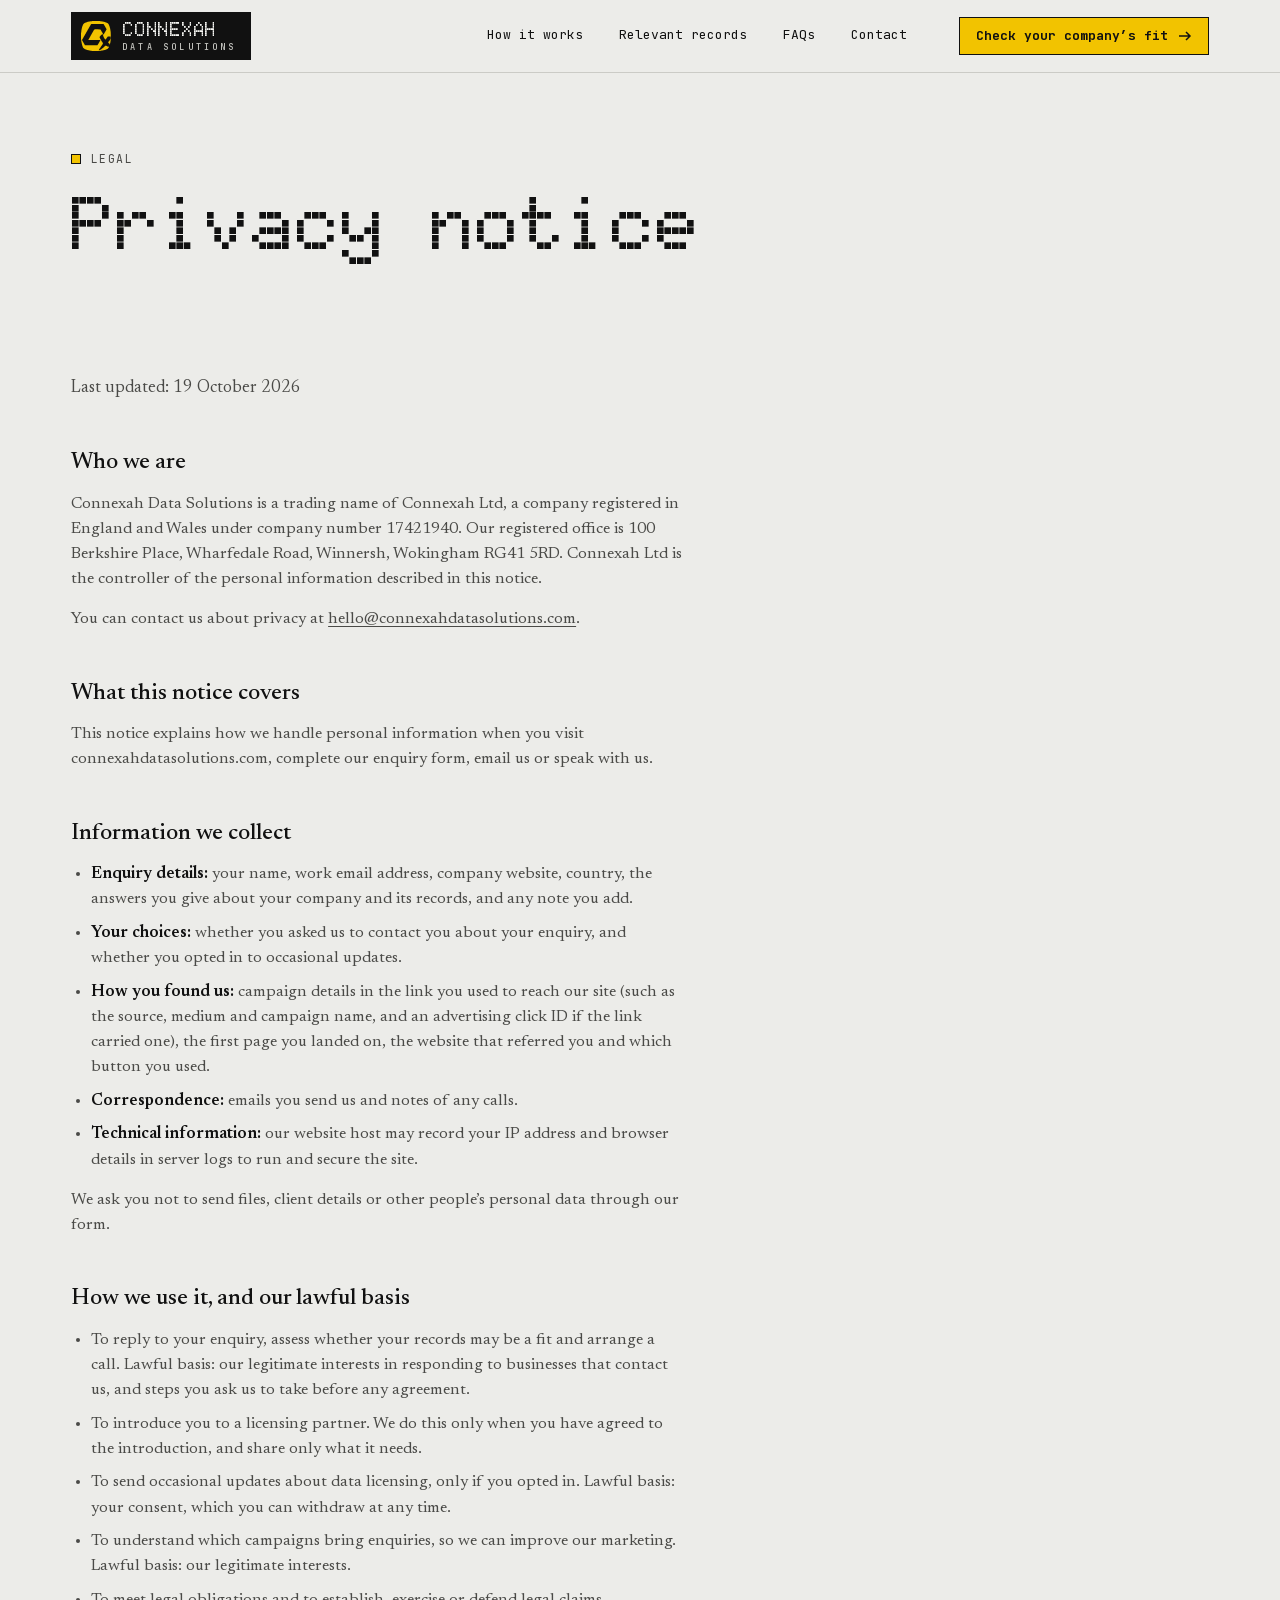
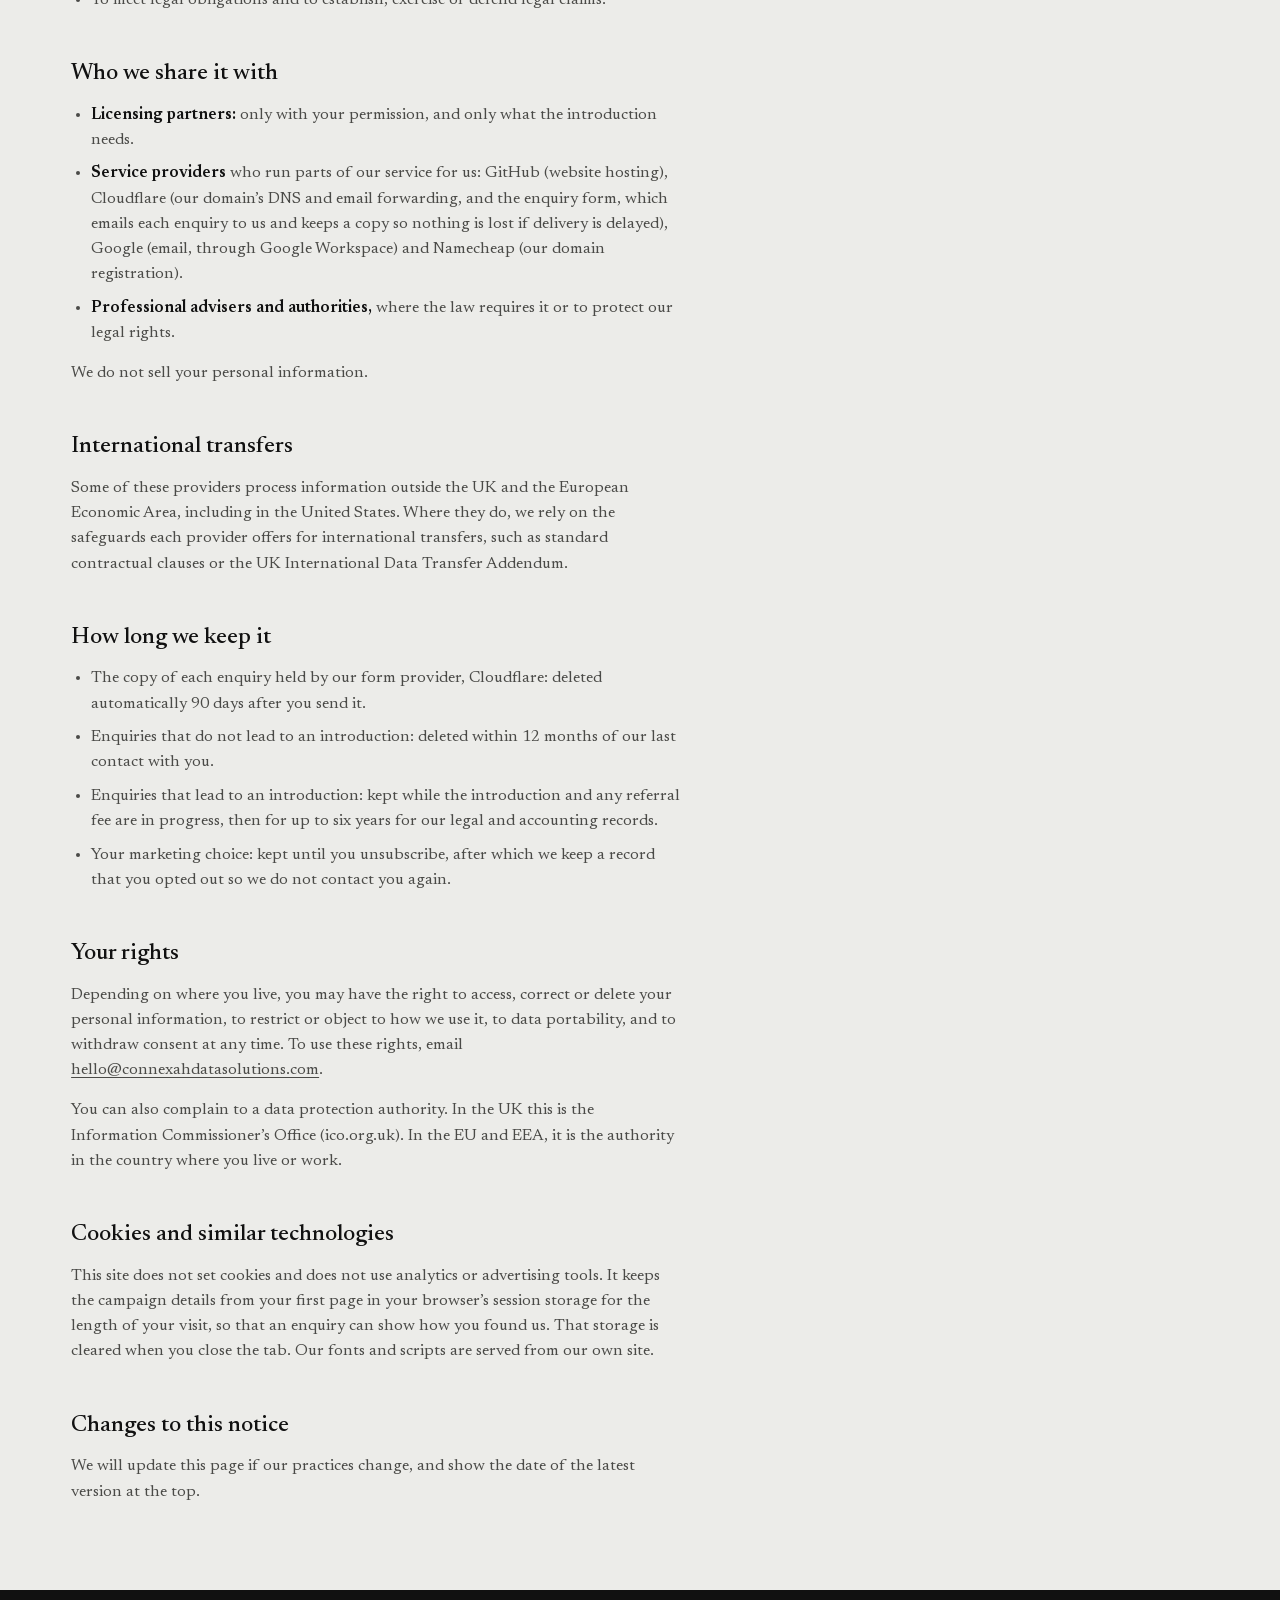
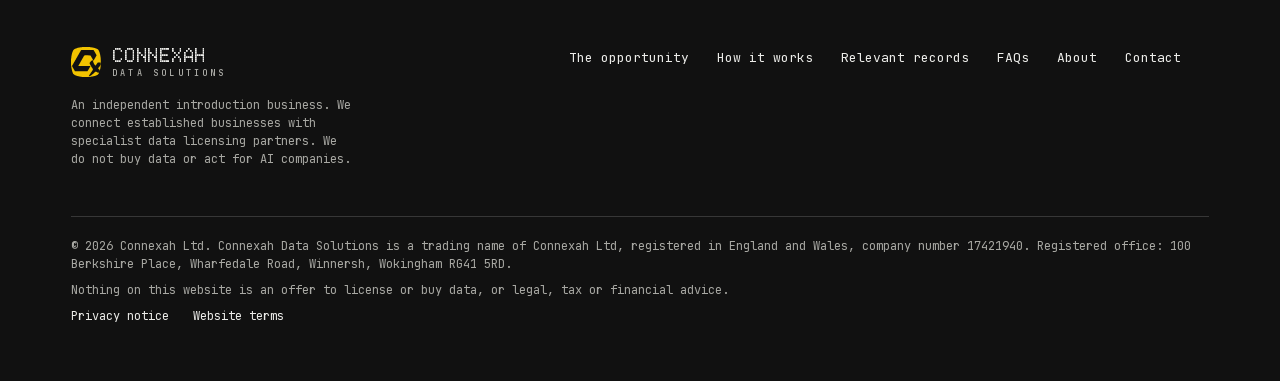
==== commit 9926d41e: "Send enquiries through the Cloudflare relay; privacy notice lists Cloudflare Co-Authored-By: Claude " ====
--- a/privacy/index.html
+++ b/privacy/index.html
@@ -93,7 +93,7 @@
       <h2>Who we share it with</h2>
       <ul>
         <li><strong>Licensing partners:</strong> only with your permission, and only what the introduction needs.</li>
-        <li><strong>Service providers</strong> who run parts of our service for us: GitHub (website hosting), FormSubmit (delivers enquiry form submissions to our inbox), Google (email, through Google Workspace) and Namecheap (our domain and email forwarding).</li>
+        <li><strong>Service providers</strong> who run parts of our service for us: GitHub (website hosting), Cloudflare (our domain’s DNS and email forwarding, and the enquiry form, which emails each enquiry to us and keeps a copy so nothing is lost if delivery is delayed), Google (email, through Google Workspace) and Namecheap (our domain registration).</li>
         <li><strong>Professional advisers and authorities,</strong> where the law requires it or to protect our legal rights.</li>
       </ul>
       <p>We do not sell your personal information.</p>
@@ -103,6 +103,7 @@
 
       <h2>How long we keep it</h2>
       <ul>
+        <li>The copy of each enquiry held by our form provider, Cloudflare: deleted automatically 90 days after you send it.</li>
         <li>Enquiries that do not lead to an introduction: deleted within 12 months of our last contact with you.</li>
         <li>Enquiries that lead to an introduction: kept while the introduction and any referral fee are in progress, then for up to six years for our legal and accounting records.</li>
         <li>Your marketing choice: kept until you unsubscribe, after which we keep a record that you opted out so we do not contact you again.</li>
